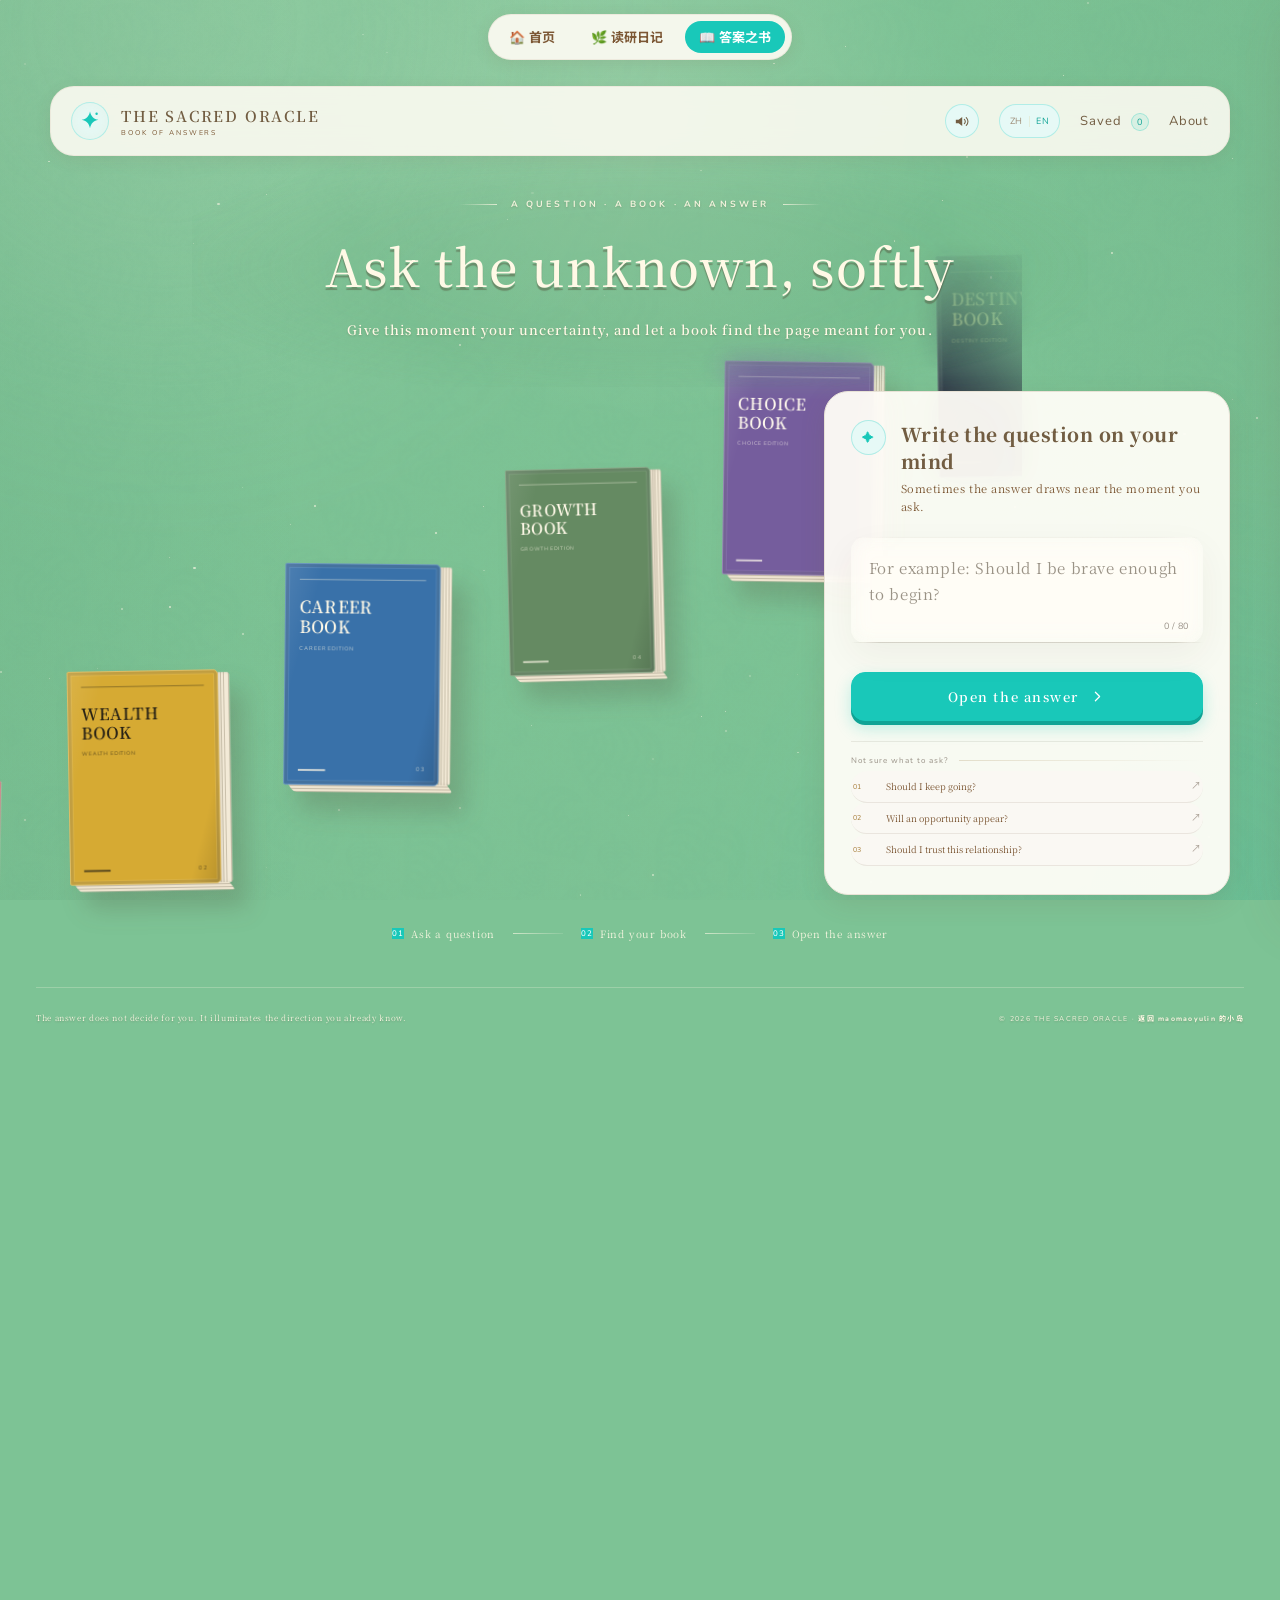
==== book-of-answers/index.html @ 0c2bb3ad "Add the Book of Answers experience" ====
<!doctype html>
<html lang="zh-CN">
  <head>
    <meta charset="UTF-8" />
    <meta name="viewport" content="width=device-width, initial-scale=1.0" />
    <meta name="theme-color" content="#7dc395" />
    <meta
      name="description"
      content="答案回响——问出心中的问题，翻开一本书，获得一句答案。"
    />
    <title>答案之书 · maomaoyulin</title>
    <link rel="icon" href="../assets/favicon.ico" />
    <link rel="preconnect" href="https://fonts.googleapis.com" />
    <link rel="preconnect" href="https://fonts.gstatic.com" crossorigin />
    <link
      href="https://fonts.googleapis.com/css2?family=Nunito:wght@500;700;800;900&family=Noto+Sans+SC:wght@400;500;700&family=Noto+Serif+SC:wght@400;500;600;700&display=swap"
      rel="stylesheet"
    />
    <link rel="stylesheet" href="./styles.css" />
  </head>
  <body>
    <nav class="island-nav" aria-label="个人网站导航">
      <a href="../index.html">🏠 首页</a>
      <a href="../diary.html">🌿 读研日记</a>
      <a href="./index.html" class="active">📖 答案之书</a>
    </nav>

    <div class="sky" aria-hidden="true">
      <div class="aurora aurora-one"></div>
      <div class="aurora aurora-two"></div>
      <div class="grain"></div>
      <div id="stars" class="stars"></div>
    </div>

    <header class="site-header">
      <a class="brand" href="#" aria-label="答案回响首页" data-i18n-aria="homeAria" data-reset>
        <span class="brand-mark" aria-hidden="true">
          <svg viewBox="0 0 40 40" role="img">
            <path d="M20 4c1.7 8 6.3 12.6 14 14-7.7 1.4-12.3 6-14 14-1.6-8-6.2-12.6-14-14 7.8-1.4 12.4-6 14-14Z" />
            <circle cx="31" cy="8" r="2" />
          </svg>
        </span>
        <span>
          <strong data-i18n="brandTitle">答案回响</strong>
          <small data-i18n="brandSubtitle">AI ORACLE OF ANSWERS</small>
        </span>
      </a>

      <nav class="site-nav" aria-label="主导航" data-i18n-aria="navAria">
        <button id="soundToggle" class="header-icon-button sound-toggle" type="button" aria-label="关闭音效" aria-pressed="true" title="音效：开">
          <svg viewBox="0 0 24 24" aria-hidden="true">
            <path class="speaker-body" d="M4 9.5v5h4l5 4V5.5l-5 4H4Z" />
            <path class="audio-waves" d="M16 9a4 4 0 0 1 0 6M18.7 6.5a7.5 7.5 0 0 1 0 11" />
            <path class="audio-slash" d="m16 10 5 5m0-5-5 5" />
          </svg>
        </button>
        <div class="language-switch" role="group" aria-label="语言选择" data-i18n-aria="languageAria">
          <button class="language-option is-active" type="button" data-language="zh" data-i18n="languageZh" aria-pressed="true">中</button>
          <i></i>
          <button class="language-option" type="button" data-language="en" aria-pressed="false">EN</button>
        </div>
        <button id="openSaved" class="nav-button" type="button">
          <span data-i18n="savedNav">我的收藏</span>
          <span id="savedCount" class="count-badge" hidden>0</span>
        </button>
        <button id="openAbout" class="nav-button" type="button" data-i18n="aboutNav">关于</button>
      </nav>
    </header>

    <main>
      <section id="homeScreen" class="screen home-screen is-active" aria-labelledby="homeTitle">
        <div class="hero-copy">
          <p class="eyebrow"><span></span> A QUESTION · A BOOK · AN ANSWER <span></span></p>
          <h1 id="homeTitle" data-i18n-html="heroTitle">向未知，<em>轻声问一句</em></h1>
          <p class="hero-description" data-i18n="heroDescription">
            把困惑交给此刻，让一本书替你翻到答案所在的那一页。
          </p>
        </div>

        <div class="home-content">
          <div class="book-stage home-book-stage" aria-hidden="true">
            <div id="homeBookLoop" class="home-book-loop">
              <div id="homeLoopTrack" class="home-loop-track"></div>
            </div>
            <div class="orbit orbit-one"><i></i><i></i><i></i></div>
            <div class="orbit orbit-two"><i></i><i></i></div>
            <div class="floor-glow"></div>
            <div class="closed-book">
              <div class="book-edge"></div>
              <div class="book-spine"></div>
              <div class="book-cover">
                <span class="cover-corner corner-tl"></span>
                <span class="cover-corner corner-tr"></span>
                <span class="cover-corner corner-bl"></span>
                <span class="cover-corner corner-br"></span>
                <div class="cover-sigil">
                  <svg viewBox="0 0 120 120">
                    <circle cx="60" cy="60" r="46" />
                    <circle cx="60" cy="60" r="34" />
                    <path d="M60 12v16M60 92v16M12 60h16M92 60h16M26 26l11 11M83 83l11 11M94 26 83 37M37 83 26 94" />
                    <path class="sigil-star" d="M60 34c3.3 15.5 11.7 23.9 27 27-15.3 3.1-23.7 11.5-27 27-3.2-15.5-11.6-23.9-27-27 15.4-3.1 23.8-11.5 27-27Z" />
                  </svg>
                </div>
                <div class="cover-title">
                  <small>THE</small>
                  <strong data-i18n="coverTitle">答案回响</strong>
                  <span data-i18n="coverSubtitle">AI ORACLE OF ANSWERS</span>
                </div>
                <div class="cover-motto">ASK · OPEN · BELIEVE</div>
              </div>
            </div>
            <div class="floating-symbol symbol-heart">♡</div>
            <div class="floating-symbol symbol-coin">◉</div>
            <div class="floating-symbol symbol-star">✦</div>
            <div class="floating-symbol symbol-moon">☾</div>
          </div>

          <div class="question-card">
            <div class="question-heading">
              <span class="mini-spark">✦</span>
              <div>
                <h2 data-i18n="questionHeading">写下你此刻的问题</h2>
                <p data-i18n="questionHint">答案，往往在你问出口时就已经靠近。</p>
              </div>
            </div>

            <form id="questionForm" novalidate>
              <label class="sr-only" for="questionInput" data-i18n="inputLabel">输入你想问的问题</label>
              <div class="input-shell">
                <textarea
                  id="questionInput"
                  name="question"
                  rows="2"
                  maxlength="80"
                  placeholder="例如：我应该勇敢地开始吗？"
                  data-i18n-placeholder="inputPlaceholder"
                  required
                ></textarea>
                <span id="questionCounter" class="question-counter">0 / 80</span>
              </div>
              <p id="inputError" class="input-error" role="alert"></p>
              <button class="primary-button" type="submit">
                <span data-i18n="openAnswer">开启答案</span>
                <svg viewBox="0 0 24 24" aria-hidden="true"><path d="m9 6 6 6-6 6" /></svg>
              </button>
            </form>

            <div class="suggestions" aria-label="问题示例" data-i18n-aria="suggestionsAria">
              <span data-i18n="suggestionLead">不知道问什么？</span>
              <button type="button" data-i18n="suggestionOne" data-question-zh="我应该坚持现在的选择吗？" data-question-en="Should I stay with my current choice?">我应该坚持吗？</button>
              <button type="button" data-i18n="suggestionTwo" data-question-zh="新的机会会在近期出现吗？" data-question-en="Will a new opportunity appear soon?">机会会出现吗？</button>
              <button type="button" data-i18n="suggestionThree" data-question-zh="我该相信这段关系吗？" data-question-en="Should I trust this relationship?">该相信这段关系吗？</button>
            </div>
          </div>
        </div>

        <div class="ritual-steps" aria-label="体验步骤" data-i18n-aria="stepsAria">
          <span><b>01</b><span data-i18n="stepOne">写下问题</span></span><i></i>
          <span><b>02</b><span data-i18n="stepTwo">寻找对应之书</span></span><i></i>
          <span><b>03</b><span data-i18n="stepThree">翻开你的答案</span></span>
        </div>
      </section>

      <section id="readingScreen" class="screen reading-screen" aria-live="polite" aria-labelledby="readingTitle">
        <div class="reading-head">
          <p class="eyebrow"><span></span> YOUR QUESTION HAS BEEN HEARD <span></span></p>
          <h2 id="readingTitle">正在阅读你的问题</h2>
          <p id="questionEcho" class="question-echo"></p>
        </div>

        <div class="reading-visual">
          <div id="readingAura" class="reading-aura"></div>
          <div class="constellation" aria-hidden="true">
            <i></i><i></i><i></i><i></i><i></i><i></i>
          </div>

          <div id="bookUniverse" class="book-universe" aria-hidden="true">
            <div id="bookFieldCamera" class="book-field-camera">
              <div id="bookField" class="book-field"></div>
            </div>
          </div>

          <div id="ritualBook" class="ritual-book" aria-label="正在打开答案之书" data-i18n-aria="ritualBookAria">
            <div class="book-shadow"></div>
            <div class="book-half left-half">
              <div class="page page-left">
                <span class="page-lines"></span>
                <span class="page-flourish">✦</span>
              </div>
            </div>
            <div class="book-half right-half">
              <div class="page page-right">
                <span class="page-lines"></span>
                <span class="page-flourish">✦</span>
              </div>
            </div>
            <div class="turning-pages" aria-hidden="true">
              <span></span><span></span><span></span><span></span>
            </div>
            <div class="book-cover-leaf">
              <div class="book-cover-face book-cover-front">
                <div class="mini-sigil">✦</div>
                <strong id="ritualBookTitle">答案回响</strong>
                <small id="ritualBookEn">AI ORACLE OF ANSWERS</small>
              </div>
              <div class="book-cover-face book-cover-back" aria-hidden="true">
                <div class="inside-frame"><span>✦</span></div>
              </div>
            </div>
          </div>

          <div class="reading-status">
            <div class="status-orb"><span></span></div>
            <p id="readingStatus">正在聆听问题背后的声音...</p>
          </div>
        </div>

        <div class="analysis-track" aria-hidden="true">
          <span class="analysis-step is-active"><i></i><span data-i18n="analysisUnderstand">理解问题</span></span>
          <span class="analysis-line"></span>
          <span class="analysis-step"><i></i><span data-i18n="analysisChoose">选择之书</span></span>
          <span class="analysis-line"></span>
          <span class="analysis-step"><i></i><span data-i18n="analysisFind">寻找答案</span></span>
        </div>
      </section>

      <section id="resultScreen" class="screen result-screen" aria-live="polite" aria-labelledby="answerText">
        <div class="result-topline">
          <p class="eyebrow"><span></span> THE BOOK HAS SPOKEN <span></span></p>
          <div id="selectedBookBadge" class="selected-book-badge">
            <span id="selectedBookIcon">🧭</span>
            <span><strong id="selectedBookName">选择之书</strong><small id="selectedBookEnglish">CHOICE BOOK</small></span>
          </div>
        </div>

        <div class="result-book-wrap">
          <div class="result-glow"></div>
          <div class="open-book-result">
            <div class="result-page result-page-left">
              <div class="page-number">AI · 24</div>
              <div class="page-decoration"><span></span><b>✦</b><span></span></div>
              <p class="answer-label" data-i18n="answerLabel">给此刻的你</p>
              <blockquote id="answerText">勇敢开始。</blockquote>
              <p id="answerTranslation" class="answer-translation">Begin bravely.</p>
              <div class="answer-mark">✦</div>
              <p class="answer-footnote" data-i18n="answerFootnote">有些答案，只在你愿意相信时出现。</p>
            </div>
            <div class="result-page result-page-right" aria-hidden="true">
              <div class="celestial-chart">
                <span class="chart-orbit orbit-a"></span>
                <span class="chart-orbit orbit-b"></span>
                <span class="chart-orbit orbit-c"></span>
                <b>✦</b>
                <i class="dot-a"></i><i class="dot-b"></i><i class="dot-c"></i>
              </div>
              <p>ASK WITHIN<br />LISTEN BEYOND</p>
              <div class="page-number right-number">25 · ANSWER</div>
            </div>
            <div class="book-center-shadow"></div>
          </div>
        </div>

        <p id="resultQuestion" class="result-question"></p>

        <div class="result-actions">
          <button id="saveAnswer" class="secondary-button" type="button">
            <svg viewBox="0 0 24 24" aria-hidden="true"><path d="M6 4h12v16l-6-4-6 4V4Z" /></svg>
            <span data-i18n="saveAnswer">收藏答案</span>
          </button>
          <button class="primary-button ask-again" type="button" data-reset>
            <span data-i18n="askAgain">再问一次</span>
            <svg viewBox="0 0 24 24" aria-hidden="true"><path d="M5 12a7 7 0 1 0 2-4.9M5 4v5h5" /></svg>
          </button>
        </div>
      </section>
    </main>

    <footer>
      <p data-i18n="footerLine">答案不替你决定，它只是照亮你已经知道的方向。</p>
      <span>© 2026 THE SACRED ORACLE · <a href="../index.html">返回 maomaoyulin 的小岛</a></span>
    </footer>

    <div id="overlay" class="overlay" hidden></div>

    <aside id="savedDrawer" class="drawer" aria-labelledby="savedTitle" aria-hidden="true">
      <div class="drawer-header">
        <div>
          <p class="drawer-kicker">YOUR MOMENTS</p>
          <h2 id="savedTitle" data-i18n="savedTitle">我的答案收藏</h2>
        </div>
        <button class="icon-button close-panel" type="button" aria-label="关闭收藏" data-i18n-aria="closeSaved">×</button>
      </div>
      <div id="savedList" class="saved-list"></div>
      <div id="emptySaved" class="empty-saved">
        <span>✦</span>
        <h3 data-i18n="savedEmptyTitle">还没有被收藏的答案</h3>
        <p data-i18n="savedEmptyText">当某句话触动你时，把它留在这里。</p>
      </div>
    </aside>

    <section id="aboutModal" class="modal" role="dialog" aria-modal="true" aria-labelledby="aboutTitle" aria-hidden="true">
      <button class="icon-button close-panel" type="button" aria-label="关闭关于" data-i18n-aria="closeAbout">×</button>
      <div class="modal-sigil">✦</div>
      <p class="drawer-kicker">ABOUT THE BOOK</p>
      <h2 id="aboutTitle" data-i18n="aboutTitle">不是预言，是一次与内心的相遇。</h2>
      <p data-i18n="aboutText">
        答案回响从爱情、财富、事业、成长、选择与命运六个方向，找到与你此刻最接近的一句话。
        它不解释，也不替你决定；只留下一束足够继续前行的微光。
      </p>
      <div class="book-types" aria-label="六类答案之书" data-i18n-aria="bookTypesAria">
        <span data-i18n="typeLove">♡ 爱情</span><span data-i18n="typeWealth">◉ 财富</span><span data-i18n="typeCareer">↗ 事业</span>
        <span data-i18n="typeGrowth">⌁ 成长</span><span data-i18n="typeChoice">⌖ 选择</span><span data-i18n="typeDestiny">☾ 命运</span>
      </div>
    </section>

    <div id="toast" class="toast" role="status" aria-live="polite">
      <span>✦</span><p data-i18n="savedToast">答案已收藏</p>
    </div>

    <script type="module" src="./app.mjs"></script>
  </body>
</html>
---- book-of-answers/styles.css ----
:root {
  --bg: #08080f;
  --bg-deep: #05050a;
  --surface: rgba(19, 18, 31, 0.72);
  --surface-strong: rgba(24, 22, 38, 0.94);
  --line: rgba(223, 202, 154, 0.17);
  --line-strong: rgba(232, 207, 150, 0.38);
  --gold: #d8b86a;
  --gold-light: #f2d999;
  --paper: #f1e7ce;
  --ink: #24202a;
  --text: #f5f0e7;
  --muted: #a9a2b3;
  --theme: #a782f7;
  --theme-rgb: 167, 130, 247;
  --theme-deep: #372264;
  --serif: "Noto Serif SC", "Songti SC", serif;
  --sans: "Plus Jakarta Sans", "PingFang SC", "Microsoft YaHei", sans-serif;
}

* {
  box-sizing: border-box;
}

html {
  scroll-behavior: smooth;
}

body {
  margin: 0;
  min-width: 320px;
  min-height: 100vh;
  overflow-x: hidden;
  color: var(--text);
  background: var(--bg);
  font-family: var(--sans);
  -webkit-font-smoothing: antialiased;
}

button,
textarea {
  font: inherit;
}

button,
a {
  -webkit-tap-highlight-color: transparent;
}

button {
  color: inherit;
}

button:focus-visible,
textarea:focus-visible,
a:focus-visible {
  outline: 2px solid var(--gold-light);
  outline-offset: 4px;
}

.sr-only {
  position: absolute;
  width: 1px;
  height: 1px;
  padding: 0;
  margin: -1px;
  overflow: hidden;
  clip: rect(0, 0, 0, 0);
  white-space: nowrap;
  border: 0;
}

.sky {
  position: fixed;
  inset: 0;
  z-index: -2;
  overflow: hidden;
  background:
    radial-gradient(circle at 52% 22%, rgba(87, 66, 133, 0.16), transparent 28%),
    linear-gradient(145deg, #06060c 0%, #0e0c19 46%, #07070d 100%);
}

.sky::after {
  content: "";
  position: absolute;
  inset: 0;
  background: linear-gradient(90deg, rgba(4, 4, 8, 0.45), transparent 27%, transparent 73%, rgba(4, 4, 8, 0.45));
}

.aurora {
  position: absolute;
  width: 650px;
  height: 650px;
  border-radius: 50%;
  filter: blur(110px);
  opacity: 0.18;
  animation: aurora-drift 15s ease-in-out infinite alternate;
}

.aurora-one {
  top: -300px;
  left: -160px;
  background: #65509c;
}

.aurora-two {
  right: -240px;
  bottom: -340px;
  background: var(--theme);
  animation-delay: -7s;
  transition: background 800ms ease;
}

.grain {
  position: absolute;
  inset: 0;
  opacity: 0.035;
  background-image: url("data:image/svg+xml,%3Csvg viewBox='0 0 180 180' xmlns='http://www.w3.org/2000/svg'%3E%3Cfilter id='n'%3E%3CfeTurbulence type='fractalNoise' baseFrequency='.8' numOctaves='3' stitchTiles='stitch'/%3E%3C/filter%3E%3Crect width='100%25' height='100%25' filter='url(%23n)' opacity='.9'/%3E%3C/svg%3E");
}

.stars {
  position: absolute;
  inset: 0;
}

.star-dot {
  position: absolute;
  width: var(--size);
  height: var(--size);
  border-radius: 50%;
  background: rgba(255, 244, 217, var(--alpha));
  box-shadow: 0 0 calc(var(--size) * 4) rgba(240, 218, 167, 0.44);
  animation: twinkle var(--duration) ease-in-out infinite alternate;
  animation-delay: var(--delay);
}

.site-header {
  width: min(1440px, calc(100% - 72px));
  height: 94px;
  margin: 0 auto;
  display: flex;
  align-items: center;
  justify-content: space-between;
  border-bottom: 1px solid rgba(236, 220, 184, 0.09);
  position: relative;
  z-index: 20;
}

.brand {
  display: inline-flex;
  align-items: center;
  gap: 12px;
  color: inherit;
  text-decoration: none;
}

.brand-mark {
  width: 38px;
  height: 38px;
  display: grid;
  place-items: center;
  border: 1px solid var(--line-strong);
  border-radius: 50%;
  background: rgba(216, 184, 106, 0.05);
  box-shadow: inset 0 0 16px rgba(216, 184, 106, 0.08);
}

.brand-mark svg {
  width: 24px;
  fill: var(--gold-light);
}

.brand > span:last-child {
  display: flex;
  flex-direction: column;
  gap: 2px;
}

.brand strong {
  font-family: var(--serif);
  font-size: 15px;
  font-weight: 600;
  letter-spacing: 0.12em;
}

.brand small {
  color: #8f8796;
  font-size: 7px;
  letter-spacing: 0.28em;
}

.site-nav {
  display: flex;
  align-items: center;
  gap: 20px;
}

.header-icon-button {
  display: grid;
  width: 34px;
  height: 34px;
  padding: 0;
  place-items: center;
  border: 1px solid rgba(216, 184, 106, 0.18);
  border-radius: 50%;
  color: #bdb4c4;
  background: rgba(216, 184, 106, 0.025);
  cursor: pointer;
  transition: color 180ms ease, border-color 180ms ease, background 180ms ease;
}

.header-icon-button:hover {
  border-color: rgba(216, 184, 106, 0.42);
  color: var(--gold-light);
  background: rgba(216, 184, 106, 0.07);
}

.header-icon-button svg {
  width: 17px;
  height: 17px;
  fill: none;
  stroke: currentColor;
  stroke-width: 1.5;
  stroke-linecap: round;
  stroke-linejoin: round;
}

.speaker-body {
  fill: currentColor;
  stroke: none;
}

.audio-slash {
  display: none;
}

.sound-toggle.is-muted .audio-waves {
  display: none;
}

.sound-toggle.is-muted .audio-slash {
  display: block;
}

.language-switch {
  display: flex;
  height: 34px;
  align-items: center;
  gap: 6px;
  padding: 0 10px;
  border: 1px solid rgba(216, 184, 106, 0.15);
  border-radius: 20px;
  background: rgba(255, 255, 255, 0.018);
}

.language-switch i {
  width: 1px;
  height: 11px;
  background: rgba(216, 184, 106, 0.18);
}

.language-option {
  border: 0;
  padding: 0;
  color: #68626f;
  background: none;
  font-size: 9px;
  letter-spacing: .08em;
  cursor: pointer;
  transition: color 180ms ease;
}

.language-option.is-active {
  color: var(--gold-light);
}

.nav-button {
  border: 0;
  padding: 8px 0;
  color: #b9b2c1;
  background: none;
  font-size: 13px;
  letter-spacing: 0.06em;
  cursor: pointer;
  transition: color 180ms ease;
}

.nav-button:hover {
  color: var(--gold-light);
}

.count-badge {
  display: inline-grid;
  min-width: 18px;
  height: 18px;
  margin-left: 6px;
  padding: 0 5px;
  place-items: center;
  border: 1px solid rgba(216, 184, 106, 0.35);
  border-radius: 20px;
  color: var(--gold-light);
  background: rgba(216, 184, 106, 0.1);
  font-size: 9px;
}

main {
  width: 100%;
}

.screen {
  display: none;
  min-height: calc(100vh - 154px);
  width: min(1320px, calc(100% - 48px));
  margin: 0 auto;
  padding: 56px 0 72px;
  opacity: 0;
}

.screen.is-active {
  display: block;
  animation: screen-in 700ms ease forwards;
}

.hero-copy {
  position: relative;
  z-index: 4;
  text-align: center;
}

.eyebrow {
  display: flex;
  align-items: center;
  justify-content: center;
  gap: 14px;
  margin: 0 0 18px;
  color: #9d8b66;
  font-size: 9px;
  font-weight: 500;
  letter-spacing: 0.35em;
}

.eyebrow > span {
  width: 38px;
  height: 1px;
  background: linear-gradient(90deg, transparent, rgba(216, 184, 106, 0.48));
}

.eyebrow > span:last-child {
  transform: rotate(180deg);
}

.hero-copy h1 {
  margin: 0;
  font-family: var(--serif);
  font-size: clamp(34px, 4vw, 54px);
  font-weight: 500;
  letter-spacing: 0.06em;
}

.hero-copy h1 em {
  color: var(--gold-light);
  font-style: normal;
  text-shadow: 0 0 34px rgba(216, 184, 106, 0.2);
}

.hero-description {
  margin: 18px 0 0;
  color: #9e97a8;
  font-family: var(--serif);
  font-size: 13px;
  letter-spacing: 0.08em;
}

.home-content {
  display: grid;
  grid-template-columns: minmax(360px, 0.94fr) minmax(420px, 1.06fr);
  align-items: center;
  gap: clamp(36px, 7vw, 110px);
  width: min(1050px, 100%);
  min-height: 470px;
  margin: 20px auto 4px;
}

.book-stage {
  position: relative;
  display: grid;
  place-items: center;
  min-height: 450px;
  perspective: 1200px;
}

.floor-glow {
  position: absolute;
  top: 67%;
  left: 50%;
  width: 360px;
  height: 105px;
  border: 1px solid rgba(216, 184, 106, 0.18);
  border-radius: 50%;
  background: radial-gradient(ellipse, rgba(216, 184, 106, 0.17), rgba(95, 68, 127, 0.05) 45%, transparent 70%);
  filter: blur(2px);
  transform: translate(-50%, -50%) rotateX(65deg);
}

.closed-book {
  position: relative;
  z-index: 3;
  width: 234px;
  height: 326px;
  border-radius: 4px 12px 12px 4px;
  transform: rotateY(-13deg) rotateX(2deg) rotateZ(-1.5deg);
  transform-style: preserve-3d;
  animation: book-float 5s ease-in-out infinite;
}

.book-cover {
  position: absolute;
  inset: 0;
  overflow: hidden;
  border: 1px solid #8d6f3b;
  border-radius: inherit;
  background:
    linear-gradient(90deg, rgba(255,255,255,.04), transparent 7%, transparent 92%, rgba(0,0,0,.28)),
    radial-gradient(circle at 50% 35%, #383046 0%, #1c1828 55%, #12101b 100%);
  box-shadow:
    -12px 14px 35px rgba(0, 0, 0, 0.62),
    0 0 45px rgba(204, 171, 91, 0.13),
    inset 0 0 0 6px #15121e,
    inset 0 0 0 7px rgba(216, 184, 106, 0.34),
    inset 0 0 38px rgba(0, 0, 0, 0.5);
}

.book-cover::before {
  content: "";
  position: absolute;
  inset: 13px;
  border: 1px solid rgba(216, 184, 106, 0.45);
  border-radius: 3px 8px 8px 3px;
}

.book-cover::after {
  content: "";
  position: absolute;
  inset: 20px;
  border: 1px solid rgba(216, 184, 106, 0.14);
  border-radius: 90px 90px 5px 5px;
}

.book-spine {
  position: absolute;
  z-index: 5;
  top: 3px;
  bottom: 3px;
  left: -14px;
  width: 24px;
  border: 1px solid #755c34;
  border-radius: 6px 1px 1px 6px;
  background: linear-gradient(90deg, #0c0a12, #292234 46%, #14101c);
  box-shadow: inset -3px 0 rgba(216, 184, 106, 0.12), -6px 9px 16px rgba(0,0,0,.4);
  transform: translateZ(-6px);
}

.book-edge {
  position: absolute;
  z-index: -1;
  top: 8px;
  right: -11px;
  bottom: -9px;
  left: 6px;
  border-radius: 3px 12px 11px 4px;
  background: repeating-linear-gradient(0deg, #bfae87 0 1px, #e1d4b6 1px 3px);
  box-shadow: 8px 9px 16px rgba(0,0,0,.45);
  transform: translateZ(-10px);
}

.cover-corner {
  position: absolute;
  z-index: 2;
  width: 34px;
  height: 34px;
  border-color: rgba(216, 184, 106, 0.5);
}

.corner-tl { top: 20px; left: 20px; border-top: 1px solid; border-left: 1px solid; border-radius: 4px 0 0; }
.corner-tr { top: 20px; right: 20px; border-top: 1px solid; border-right: 1px solid; border-radius: 0 4px 0 0; }
.corner-bl { bottom: 20px; left: 20px; border-bottom: 1px solid; border-left: 1px solid; border-radius: 0 0 0 4px; }
.corner-br { right: 20px; bottom: 20px; border-right: 1px solid; border-bottom: 1px solid; border-radius: 0 0 4px; }

.cover-sigil {
  position: absolute;
  z-index: 2;
  top: 38px;
  left: 50%;
  width: 108px;
  height: 108px;
  transform: translateX(-50%);
}

.cover-sigil svg {
  width: 100%;
  overflow: visible;
  fill: none;
  stroke: rgba(232, 205, 139, 0.65);
  stroke-width: 0.8;
  filter: drop-shadow(0 0 9px rgba(216, 184, 106, 0.16));
}

.cover-sigil .sigil-star {
  fill: rgba(242, 217, 153, 0.82);
  stroke-width: 0;
}

.cover-title {
  position: absolute;
  z-index: 3;
  top: 157px;
  right: 0;
  left: 0;
  display: flex;
  flex-direction: column;
  align-items: center;
  text-align: center;
}

.cover-title small {
  margin-bottom: 6px;
  color: #9e8959;
  font-size: 7px;
  letter-spacing: 0.5em;
}

.cover-title strong {
  color: #ead39c;
  font-family: var(--serif);
  font-size: 23px;
  font-weight: 500;
  letter-spacing: 0.11em;
}

.cover-title span {
  margin-top: 10px;
  color: #9e8a63;
  font-size: 7px;
  letter-spacing: 0.33em;
}

.cover-motto {
  position: absolute;
  z-index: 2;
  right: 0;
  bottom: 45px;
  left: 0;
  color: #74684f;
  text-align: center;
  font-size: 6px;
  letter-spacing: 0.34em;
}

.orbit {
  position: absolute;
  top: 50%;
  left: 50%;
  border: 1px solid rgba(218, 195, 139, 0.12);
  border-radius: 50%;
  transform: translate(-50%, -50%) rotate(-16deg);
  animation: orbit-rotate 22s linear infinite;
}

.orbit-one {
  width: 390px;
  height: 390px;
}

.orbit-two {
  width: 320px;
  height: 320px;
  border-style: dashed;
  animation-direction: reverse;
  animation-duration: 28s;
}

.orbit i {
  position: absolute;
  width: 4px;
  height: 4px;
  border-radius: 50%;
  background: #e3c578;
  box-shadow: 0 0 12px #d8b86a;
}

.orbit-one i:nth-child(1) { top: 12%; left: 18%; }
.orbit-one i:nth-child(2) { right: 3%; bottom: 38%; }
.orbit-one i:nth-child(3) { bottom: 8%; left: 27%; }
.orbit-two i:nth-child(1) { top: -2px; left: 54%; }
.orbit-two i:nth-child(2) { right: 8%; bottom: 18%; }

.floating-symbol {
  position: absolute;
  z-index: 4;
  display: grid;
  width: 30px;
  height: 30px;
  place-items: center;
  border: 1px solid rgba(216, 184, 106, 0.17);
  border-radius: 50%;
  color: rgba(237, 211, 149, 0.65);
  background: rgba(12, 11, 19, 0.58);
  box-shadow: 0 0 24px rgba(216, 184, 106, 0.08);
  font-family: var(--serif);
  animation: symbol-float 5s ease-in-out infinite;
}

.symbol-heart { top: 19%; left: 5%; animation-delay: -1s; }
.symbol-coin { top: 24%; right: 5%; animation-delay: -3s; }
.symbol-star { bottom: 15%; left: 11%; animation-delay: -2s; }
.symbol-moon { right: 8%; bottom: 18%; animation-delay: -4s; }

.question-card {
  position: relative;
  z-index: 5;
  width: 100%;
  padding: 32px;
  border: 1px solid var(--line);
  border-radius: 4px;
  background:
    linear-gradient(135deg, rgba(255,255,255,.025), transparent 35%),
    rgba(16, 15, 26, 0.76);
  box-shadow: 0 24px 70px rgba(0, 0, 0, 0.32), inset 0 1px rgba(255,255,255,.025);
  backdrop-filter: blur(18px);
}

.question-card::before,
.question-card::after {
  content: "";
  position: absolute;
  width: 18px;
  height: 18px;
  border-color: rgba(216, 184, 106, 0.45);
}

.question-card::before {
  top: -1px;
  left: -1px;
  border-top: 1px solid;
  border-left: 1px solid;
}

.question-card::after {
  right: -1px;
  bottom: -1px;
  border-right: 1px solid;
  border-bottom: 1px solid;
}

.question-heading {
  display: flex;
  align-items: flex-start;
  gap: 15px;
  margin-bottom: 22px;
}

.mini-spark {
  display: grid;
  width: 35px;
  height: 35px;
  flex: 0 0 auto;
  place-items: center;
  border: 1px solid rgba(216, 184, 106, 0.28);
  border-radius: 50%;
  color: var(--gold-light);
  font-size: 12px;
}

.question-heading h2 {
  margin: 0 0 5px;
  font-family: var(--serif);
  font-size: 19px;
  font-weight: 500;
  letter-spacing: 0.06em;
}

.question-heading p {
  margin: 0;
  color: #898390;
  font-family: var(--serif);
  font-size: 11px;
  letter-spacing: 0.05em;
}

.input-shell {
  position: relative;
}

textarea {
  display: block;
  width: 100%;
  min-height: 94px;
  padding: 18px 18px 30px;
  resize: none;
  border: 1px solid rgba(219, 201, 162, 0.14);
  border-radius: 3px;
  color: #eee8dd;
  background: rgba(4, 4, 9, 0.42);
  font-family: var(--serif);
  font-size: 15px;
  line-height: 1.7;
  letter-spacing: 0.04em;
  transition: border-color 180ms ease, box-shadow 180ms ease;
}

textarea::placeholder {
  color: #5f5a67;
}

textarea:focus {
  border-color: rgba(216, 184, 106, 0.45);
  outline: none;
  box-shadow: 0 0 0 3px rgba(216, 184, 106, 0.05);
}

.question-counter {
  position: absolute;
  right: 12px;
  bottom: 9px;
  color: #5f5a66;
  font-size: 9px;
}

.input-error {
  min-height: 18px;
  margin: 5px 0 6px;
  color: #d58e91;
  font-size: 10px;
}

.primary-button,
.secondary-button {
  display: inline-flex;
  height: 49px;
  align-items: center;
  justify-content: center;
  gap: 10px;
  border-radius: 3px;
  cursor: pointer;
  transition: transform 180ms ease, box-shadow 180ms ease, background 180ms ease;
}

.primary-button {
  width: 100%;
  border: 1px solid #e1c57e;
  color: #17131b;
  background: linear-gradient(110deg, #b99448, #ead18c 46%, #c5a052);
  box-shadow: 0 10px 28px rgba(166, 125, 43, 0.17), inset 0 1px rgba(255,255,255,.38);
  font-family: var(--serif);
  font-size: 13px;
  font-weight: 600;
  letter-spacing: 0.12em;
}

.primary-button:hover,
.secondary-button:hover {
  transform: translateY(-2px);
}

.primary-button:hover {
  box-shadow: 0 14px 36px rgba(202, 162, 77, 0.25), inset 0 1px rgba(255,255,255,.45);
}

.primary-button svg,
.secondary-button svg {
  width: 17px;
  height: 17px;
  fill: none;
  stroke: currentColor;
  stroke-width: 1.7;
  stroke-linecap: round;
  stroke-linejoin: round;
}

.suggestions {
  display: flex;
  flex-wrap: wrap;
  align-items: center;
  gap: 8px;
  margin-top: 18px;
}

.suggestions > span {
  margin-right: 2px;
  color: #66616c;
  font-size: 9px;
}

.suggestions button {
  border: 1px solid rgba(219, 201, 162, 0.12);
  border-radius: 20px;
  padding: 6px 9px;
  color: #8f8996;
  background: rgba(255, 255, 255, 0.018);
  font-family: var(--serif);
  font-size: 9px;
  cursor: pointer;
  transition: color 180ms ease, border-color 180ms ease, background 180ms ease;
}

.suggestions button:hover {
  border-color: rgba(216, 184, 106, 0.32);
  color: var(--gold-light);
  background: rgba(216, 184, 106, 0.06);
}

.ritual-steps {
  display: flex;
  align-items: center;
  justify-content: center;
  gap: 18px;
  color: #67616d;
  font-family: var(--serif);
  font-size: 10px;
  letter-spacing: 0.08em;
}

.ritual-steps span {
  display: flex;
  align-items: center;
  gap: 7px;
}

.ritual-steps b {
  color: #a18b5b;
  font-family: var(--sans);
  font-size: 8px;
  font-weight: 500;
}

.ritual-steps > i {
  width: 50px;
  height: 1px;
  background: linear-gradient(90deg, rgba(216, 184, 106, 0.25), rgba(216, 184, 106, 0.04));
}

/* Reading ritual */
.reading-screen {
  min-height: calc(100vh - 94px);
  padding-top: 40px;
  text-align: center;
}

.reading-head h2 {
  margin: 0;
  font-family: var(--serif);
  font-size: clamp(28px, 3vw, 40px);
  font-weight: 500;
  letter-spacing: 0.08em;
}

.reading-head h2::after {
  content: "...";
  display: inline-block;
  width: 24px;
  overflow: hidden;
  vertical-align: bottom;
  animation: ellipsis 1.4s steps(4, end) infinite;
}

.question-echo {
  max-width: 620px;
  margin: 14px auto 0;
  color: #928b9b;
  font-family: var(--serif);
  font-size: 13px;
}

.question-echo::before,
.question-echo::after {
  color: #655d6b;
  content: "「";
}

.question-echo::after {
  content: "」";
}

.reading-visual {
  position: relative;
  display: flex;
  min-height: 440px;
  align-items: center;
  justify-content: center;
  margin-top: -6px;
  perspective: 1500px;
}

.reading-aura {
  position: absolute;
  top: 50%;
  left: 50%;
  width: 540px;
  height: 360px;
  border-radius: 50%;
  background: radial-gradient(ellipse, rgba(var(--theme-rgb), .23), rgba(var(--theme-rgb), .06) 45%, transparent 72%);
  filter: blur(28px);
  opacity: .5;
  transform: translate(-50%, -50%);
  transition: background 800ms ease;
  animation: aura-pulse 3s ease-in-out infinite;
}

.constellation {
  position: absolute;
  top: 50%;
  left: 50%;
  width: 500px;
  height: 340px;
  border: 1px solid rgba(var(--theme-rgb), 0.1);
  border-radius: 50%;
  transform: translate(-50%, -50%) rotate(-8deg);
  transition: border-color 800ms ease;
}

.constellation::before,
.constellation::after {
  content: "";
  position: absolute;
  inset: 30px;
  border: 1px dashed rgba(var(--theme-rgb), .08);
  border-radius: 50%;
}

.constellation::after {
  inset: 72px;
}

.constellation i {
  position: absolute;
  width: 4px;
  height: 4px;
  border-radius: 50%;
  background: var(--theme);
  box-shadow: 0 0 12px var(--theme);
  transition: background 800ms ease;
}

.constellation i:nth-child(1) { top: 8%; left: 22%; }
.constellation i:nth-child(2) { top: 22%; right: 8%; }
.constellation i:nth-child(3) { right: 4%; bottom: 26%; }
.constellation i:nth-child(4) { bottom: 4%; left: 35%; }
.constellation i:nth-child(5) { bottom: 22%; left: 4%; }
.constellation i:nth-child(6) { top: 27%; left: 9%; }

.book-universe {
  position: absolute;
  z-index: 4;
  top: 50%;
  left: 50%;
  width: 700px;
  height: 420px;
  opacity: 1;
  perspective: 1200px;
  pointer-events: none;
  transform: translate(-50%, -50%);
  transition: opacity 520ms ease, filter 520ms ease, transform 800ms cubic-bezier(.16,.8,.25,1);
}

.book-field {
  position: absolute;
  inset: 0;
  transform-style: preserve-3d;
  transform: translate3d(var(--field-x, 0), var(--field-y, 0), 0) rotateX(var(--field-rx, 0deg)) rotateY(var(--field-ry, 0deg));
  transition: transform 180ms cubic-bezier(.2,.7,.2,1);
}

.category-volume {
  position: absolute;
  top: 50%;
  left: 50%;
  width: 122px;
  height: 174px;
  opacity: 0;
  filter: blur(7px);
  transform: translate3d(-61px, 110px, -520px) rotateY(0deg) rotateZ(0deg) scale(.42);
  transform-style: preserve-3d;
  transition:
    transform 1.05s cubic-bezier(.16,.82,.24,1),
    opacity 720ms ease,
    filter 720ms ease;
  transition-delay: var(--delay, 0ms);
  will-change: transform, opacity;
}

.book-universe.is-visible .category-volume {
  opacity: .92;
  filter: blur(0);
  transform: translate3d(var(--x), var(--y), var(--z)) rotateY(var(--book-ry)) rotateZ(var(--book-rz)) scale(var(--scale, 1));
}

.volume-book {
  position: absolute;
  inset: 0;
  transform: rotateY(-5deg);
  transform-style: preserve-3d;
  transition: transform 260ms cubic-bezier(.16,.82,.24,1), filter 260ms ease;
  filter: drop-shadow(12px 18px 14px rgba(0, 0, 0, .28));
}

.volume-book::before {
  content: "";
  position: absolute;
  z-index: -1;
  top: 3px;
  right: -12px;
  width: 13px;
  height: calc(100% - 4px);
  border-radius: 0 3px 3px 0;
  background: repeating-linear-gradient(90deg, #c8bea9 0 1px, #f3ead7 1px 3px);
  box-shadow: inset 2px 0 3px rgba(77, 60, 42, .15);
  transform: rotateY(7deg);
  transform-origin: left center;
}

.volume-book::after {
  content: "";
  position: absolute;
  z-index: -2;
  right: -8px;
  bottom: -7px;
  left: 4px;
  height: 9px;
  border-radius: 0 0 3px 3px;
  background: repeating-linear-gradient(0deg, #c7bda9 0 1px, #eee4cf 1px 3px);
  transform: skewX(36deg);
  transform-origin: top;
}

.volume-cover {
  position: absolute;
  inset: 0;
  display: flex;
  flex-direction: column;
  overflow: hidden;
  padding: 15px 14px 13px;
  border: 1px solid color-mix(in srgb, var(--book-color), white 26%);
  border-radius: 2px 5px 5px 2px;
  color: var(--book-ink);
  background:
    linear-gradient(105deg, rgba(255,255,255,.1), transparent 18%, transparent 85%, rgba(0,0,0,.14)),
    var(--book-color);
  box-shadow: inset 0 0 0 3px rgba(12, 10, 17, .12), inset 0 0 0 4px rgba(255, 255, 255, .1);
}

.volume-cover::before {
  content: "";
  width: 100%;
  height: 1px;
  margin-bottom: 17px;
  opacity: .42;
  background: currentColor;
}

.volume-index {
  position: absolute;
  right: 13px;
  bottom: 12px;
  opacity: .62;
  font-family: var(--sans);
  font-size: 6px;
  letter-spacing: .16em;
}

.volume-cover strong {
  max-width: 90px;
  font-family: var(--serif);
  font-size: 14px;
  font-weight: 600;
  letter-spacing: .025em;
  line-height: 1.28;
}

.volume-cover small {
  margin-top: 8px;
  opacity: .68;
  font-family: var(--sans);
  font-size: 5px;
  letter-spacing: .18em;
}

.volume-accent {
  width: 28px;
  height: 2px;
  margin-top: auto;
  opacity: .72;
  background: currentColor;
}

.book-universe.has-selection .category-volume:not(.is-selected) {
  opacity: 0;
  filter: blur(5px);
  transform: translate3d(var(--out-x), var(--out-y), -520px) rotateY(var(--book-ry)) rotateZ(var(--book-rz)) scale(.62);
  transition-delay: 0ms;
}

.book-universe.has-selection .category-volume.is-selected {
  z-index: 20;
  opacity: 1;
  filter: blur(0) drop-shadow(0 0 30px rgba(var(--theme-rgb), .18));
  transform: translate3d(-61px, -87px, 240px) rotateY(0deg) rotateZ(0deg) scale(1.22);
  transition-delay: 0ms;
}

.book-universe.has-selection .category-volume.is-selected .volume-book {
  transform: rotateY(-3deg) translateY(-4px);
}

.book-universe.is-morphing {
  opacity: 0;
  filter: blur(8px);
  transform: translate(-50%, -50%) scale(1.16);
  pointer-events: none;
}

.ritual-book {
  position: relative;
  z-index: 3;
  width: 520px;
  height: 320px;
  opacity: 0;
  visibility: hidden;
  transform-style: preserve-3d;
  transform: rotateX(3deg) rotateY(-4deg) scale(.9);
  transition: transform 1.4s cubic-bezier(.16,.8,.25,1), opacity 420ms ease, visibility 0s linear 420ms;
}

.ritual-book.is-revealed {
  z-index: 6;
  opacity: 1;
  visibility: visible;
  transform: rotateX(3deg) rotateY(-4deg) scale(1);
  transition: transform 1.4s cubic-bezier(.16,.8,.25,1), opacity 420ms ease, visibility 0s;
}

.book-shadow {
  position: absolute;
  z-index: -2;
  bottom: -32px;
  left: 50%;
  width: 300px;
  height: 60px;
  border-radius: 50%;
  background: rgba(0,0,0,.58);
  filter: blur(16px);
  transform: translateX(-50%) rotateX(70deg);
  transition: width 1.4s ease;
}

.book-half {
  position: absolute;
  z-index: 8;
  top: 0;
  width: 230px;
  height: 100%;
  opacity: 0;
  transition: opacity 520ms ease 360ms;
}

.left-half { left: 30px; transform-origin: right center; }
.right-half { left: 260px; transform-origin: left center; }

.page {
  position: absolute;
  inset: 0;
  overflow: hidden;
  background:
    linear-gradient(90deg, transparent 94%, rgba(42,32,29,.13)),
    radial-gradient(circle at 25% 30%, #fff9e9, #e7d9b9 75%);
  box-shadow: inset 0 0 28px rgba(66,46,29,.12);
}

.page-left { border-radius: 9px 2px 2px 10px; }
.page-right { border-radius: 2px 9px 10px 2px; transform: scaleX(-1); }

.page-lines {
  position: absolute;
  top: 40px;
  right: 26px;
  bottom: 42px;
  left: 26px;
  opacity: .22;
  background: repeating-linear-gradient(0deg, transparent 0 19px, #776a56 20px, transparent 21px);
}

.page-flourish {
  position: absolute;
  top: 50%;
  left: 50%;
  color: #9e8456;
  font-size: 30px;
  transform: translate(-50%, -50%);
}

.book-cover-leaf {
  position: absolute;
  z-index: 7;
  top: 0;
  left: 50%;
  width: 230px;
  height: 320px;
  transform: translateX(-50%) rotateY(0deg);
  transform-origin: left center;
  transform-style: preserve-3d;
  transition: transform 1.4s cubic-bezier(.2,.78,.24,1);
}

.book-cover-face {
  position: absolute;
  inset: 0;
  display: flex;
  flex-direction: column;
  align-items: center;
  justify-content: center;
  overflow: hidden;
  backface-visibility: hidden;
  -webkit-backface-visibility: hidden;
  border: 1px solid rgba(var(--theme-rgb), .75);
  border-radius: 4px 11px 11px 4px;
}

.book-cover-front {
  background:
    linear-gradient(105deg, rgba(255,255,255,.06), transparent 18%, transparent 85%, rgba(0,0,0,.35)),
    radial-gradient(circle at 50% 30%, color-mix(in srgb, var(--theme-deep), #2b2735 35%), #13101c 75%);
  box-shadow:
    13px 17px 35px rgba(0, 0, 0, 0.5),
    0 0 42px rgba(var(--theme-rgb), .2),
    inset 0 0 0 7px rgba(5,5,9,.38),
    inset 0 0 0 8px rgba(var(--theme-rgb), .25);
  transition: background 800ms ease, border-color 800ms ease;
}

.book-cover-front::before {
  content: "";
  position: absolute;
  inset: 18px;
  border: 1px solid rgba(var(--theme-rgb), .35);
  border-radius: 80px 80px 4px 4px;
}

.book-cover-back {
  padding: 18px;
  background:
    radial-gradient(circle at 50% 50%, rgba(var(--theme-rgb), .12), transparent 42%),
    linear-gradient(105deg, #17131f, color-mix(in srgb, var(--theme-deep), #17131f 58%));
  box-shadow: inset 0 0 0 7px rgba(5,5,9,.32), inset 0 0 0 8px rgba(var(--theme-rgb), .22);
  transform: rotateY(180deg);
}

.inside-frame {
  display: grid;
  width: 100%;
  height: 100%;
  place-items: center;
  border: 1px solid rgba(var(--theme-rgb), .3);
  border-radius: 80px 80px 4px 4px;
  color: var(--theme);
  font-size: 25px;
  box-shadow: inset 0 0 35px rgba(var(--theme-rgb), .06);
}

.mini-sigil {
  display: grid;
  width: 82px;
  height: 82px;
  margin-bottom: 27px;
  place-items: center;
  border: 1px solid rgba(var(--theme-rgb), .6);
  border-radius: 50%;
  color: var(--theme);
  font-size: 25px;
  box-shadow: 0 0 24px rgba(var(--theme-rgb), .14), inset 0 0 18px rgba(var(--theme-rgb), .08);
}

.book-cover-front strong {
  color: #f0e5ce;
  font-family: var(--serif);
  font-size: 20px;
  font-weight: 500;
  letter-spacing: .1em;
}

.book-cover-front small {
  margin-top: 9px;
  color: var(--theme);
  font-size: 7px;
  letter-spacing: .34em;
}

.turning-pages {
  position: absolute;
  z-index: 5;
  top: 0;
  left: 260px;
  width: 230px;
  height: 100%;
  opacity: 0;
  transform-style: preserve-3d;
  pointer-events: none;
}

.turning-pages span {
  position: absolute;
  inset: 3px 3px 3px 0;
  border-radius: 2px 9px 9px 2px;
  background: linear-gradient(90deg, #d1c4a6, #f3ead2 18%, #e7dabd);
  box-shadow: inset 15px 0 18px rgba(72,54,36,.1);
  transform-origin: left center;
}

.ritual-book.is-opening {
  transform: rotateX(10deg) rotateY(0deg) translateY(10px);
}

.ritual-book.is-opening .book-cover-leaf {
  transform: translateX(0) rotateY(-180deg);
}

.ritual-book.is-opening .book-half {
  opacity: 1;
}

.ritual-book.is-opening .book-shadow {
  width: 500px;
}

.ritual-book.is-flipping .turning-pages {
  opacity: 1;
}

.ritual-book.is-flipping .turning-pages span:nth-child(1) { animation: flip-page .65s ease-in-out 0s 2; }
.ritual-book.is-flipping .turning-pages span:nth-child(2) { animation: flip-page .75s ease-in-out .18s 2; }
.ritual-book.is-flipping .turning-pages span:nth-child(3) { animation: flip-page .58s ease-in-out .38s 2; }
.ritual-book.is-flipping .turning-pages span:nth-child(4) { animation: flip-page .7s ease-in-out .62s 2; }

.reading-status {
  position: absolute;
  bottom: 8px;
  left: 50%;
  display: flex;
  align-items: center;
  gap: 10px;
  transform: translateX(-50%);
}

.reading-status p {
  margin: 0;
  color: #aaa3b2;
  font-family: var(--serif);
  font-size: 11px;
  letter-spacing: .08em;
  white-space: nowrap;
}

.status-orb {
  position: relative;
  display: grid;
  width: 16px;
  height: 16px;
  place-items: center;
  border: 1px solid rgba(var(--theme-rgb), .42);
  border-radius: 50%;
}

.status-orb::before {
  content: "";
  position: absolute;
  inset: -4px;
  border-top: 1px solid var(--theme);
  border-radius: 50%;
  animation: spin 1.2s linear infinite;
}

.status-orb span {
  width: 3px;
  height: 3px;
  border-radius: 50%;
  background: var(--theme);
  box-shadow: 0 0 7px var(--theme);
}

.analysis-track {
  display: flex;
  max-width: 600px;
  align-items: center;
  justify-content: center;
  margin: 5px auto 0;
}

.analysis-step {
  display: flex;
  align-items: center;
  gap: 8px;
  color: #595461;
  font-size: 9px;
  letter-spacing: .09em;
  transition: color 500ms ease;
}

.analysis-step i {
  display: block;
  width: 6px;
  height: 6px;
  border: 1px solid #5e5965;
  border-radius: 50%;
  transition: all 500ms ease;
}

.analysis-step.is-active,
.analysis-step.is-done {
  color: #c9bdad;
}

.analysis-step.is-active i,
.analysis-step.is-done i {
  border-color: var(--theme);
  background: var(--theme);
  box-shadow: 0 0 8px rgba(var(--theme-rgb), .6);
}

.analysis-line {
  width: 90px;
  height: 1px;
  margin: 0 15px;
  background: #302c36;
}

/* Result */
.result-screen {
  min-height: calc(100vh - 94px);
  padding-top: 42px;
  text-align: center;
}

.result-topline {
  position: relative;
  z-index: 3;
}

.selected-book-badge {
  display: inline-flex;
  align-items: center;
  gap: 11px;
  padding: 8px 15px 8px 10px;
  border: 1px solid rgba(var(--theme-rgb), .3);
  border-radius: 30px;
  background: rgba(var(--theme-rgb), .07);
  box-shadow: 0 0 24px rgba(var(--theme-rgb), .06);
}

.selected-book-badge > span:first-child {
  display: grid;
  width: 31px;
  height: 31px;
  place-items: center;
  border: 1px solid rgba(var(--theme-rgb), .28);
  border-radius: 50%;
  font-size: 14px;
}

.selected-book-badge > span:last-child {
  display: flex;
  flex-direction: column;
  align-items: flex-start;
  gap: 1px;
}

.selected-book-badge strong {
  font-family: var(--serif);
  font-size: 12px;
  font-weight: 500;
  letter-spacing: .08em;
}

.selected-book-badge small {
  color: var(--theme);
  font-size: 6px;
  letter-spacing: .22em;
}

.result-book-wrap {
  position: relative;
  display: grid;
  min-height: 390px;
  place-items: center;
  margin-top: -6px;
  perspective: 1500px;
}

.result-glow {
  position: absolute;
  top: 49%;
  left: 50%;
  width: 750px;
  height: 380px;
  border-radius: 50%;
  background: radial-gradient(ellipse, rgba(var(--theme-rgb), .22), rgba(var(--theme-rgb), .04) 45%, transparent 71%);
  filter: blur(35px);
  transform: translate(-50%, -50%);
  animation: aura-pulse 4s ease-in-out infinite;
}

.open-book-result {
  position: relative;
  z-index: 2;
  display: grid;
  grid-template-columns: 1fr 1fr;
  width: min(720px, 78vw);
  height: 350px;
  transform: rotateX(8deg) translateY(4px);
  transform-style: preserve-3d;
  filter: drop-shadow(0 24px 21px rgba(0, 0, 0, .48));
  animation: result-book-in 1.1s cubic-bezier(.16,.82,.28,1) both;
}

.open-book-result::before {
  content: "";
  position: absolute;
  z-index: -1;
  inset: -7px;
  border-radius: 11px;
  background: linear-gradient(90deg, #19141e 0 49.5%, #0b090e 49.5% 50.5%, #19141e 50.5%);
  box-shadow: 0 0 0 1px rgba(var(--theme-rgb), .34), 0 0 50px rgba(var(--theme-rgb), .13);
}

.result-page {
  position: relative;
  overflow: hidden;
  color: var(--ink);
  background:
    radial-gradient(circle at 30% 28%, rgba(255,255,255,.85), transparent 32%),
    linear-gradient(105deg, #e4d7b9, #f4ecd9 42%, #dfd0af);
  box-shadow: inset 0 0 30px rgba(83,58,34,.13);
}

.result-page::after {
  content: "";
  position: absolute;
  inset: 10px;
  border: 1px solid rgba(112, 86, 50, 0.19);
  pointer-events: none;
}

.result-page-left {
  border-radius: 8px 2px 2px 9px;
  padding: 34px 48px 30px;
}

.result-page-right {
  border-radius: 2px 8px 9px 2px;
  padding: 35px;
  background:
    radial-gradient(circle at 65% 25%, rgba(var(--theme-rgb), .17), transparent 34%),
    linear-gradient(105deg, #ddcead, #f1e7cf 62%, #d7c6a3);
}

.page-number {
  position: absolute;
  top: 22px;
  left: 27px;
  color: rgba(65,50,44,.4);
  font-family: var(--sans);
  font-size: 6px;
  letter-spacing: .25em;
}

.right-number {
  right: 27px;
  bottom: 22px;
  left: auto;
  top: auto;
}

.page-decoration {
  display: flex;
  align-items: center;
  justify-content: center;
  gap: 11px;
  margin-top: 16px;
  color: #9b7a46;
}

.page-decoration span {
  width: 38px;
  height: 1px;
  background: rgba(111, 81, 41, 0.27);
}

.page-decoration b {
  font-size: 9px;
}

.answer-label {
  margin: 34px 0 14px;
  color: rgba(55,42,38,.52);
  font-family: var(--serif);
  font-size: 9px;
  letter-spacing: .28em;
}

blockquote {
  display: flex;
  min-height: 76px;
  align-items: center;
  justify-content: center;
  margin: 0;
  color: #322b31;
  font-family: var(--serif);
  font-size: clamp(23px, 2.5vw, 33px);
  font-weight: 600;
  letter-spacing: .07em;
  line-height: 1.55;
  text-shadow: 0 1px rgba(255,255,255,.4);
}

.answer-translation {
  min-height: 18px;
  margin: 1px 0 0;
  color: rgba(55, 42, 38, .5);
  font-family: var(--serif);
  font-size: 10px;
  letter-spacing: .045em;
  line-height: 1.5;
}

body[data-language="en"] blockquote {
  font-size: clamp(21px, 2.25vw, 30px);
  letter-spacing: .025em;
}

.answer-mark {
  margin-top: 7px;
  color: #987746;
  font-size: 11px;
}

.answer-footnote {
  position: absolute;
  right: 0;
  bottom: 26px;
  left: 0;
  margin: 0;
  color: rgba(55,42,38,.38);
  font-family: var(--serif);
  font-size: 7px;
  letter-spacing: .12em;
}

.book-center-shadow {
  position: absolute;
  z-index: 5;
  top: 0;
  bottom: 0;
  left: 50%;
  width: 28px;
  background: linear-gradient(90deg, transparent, rgba(60,42,28,.2) 46%, rgba(255,255,255,.15) 54%, transparent);
  transform: translateX(-50%);
  pointer-events: none;
}

.celestial-chart {
  position: absolute;
  top: 48%;
  left: 50%;
  width: 205px;
  height: 205px;
  transform: translate(-50%, -50%);
}

.chart-orbit {
  position: absolute;
  border: 1px solid rgba(73, 59, 57, .23);
  border-radius: 50%;
}

.orbit-a { inset: 0; }
.orbit-b { inset: 26px; border-style: dashed; }
.orbit-c { inset: 58px; }

.celestial-chart::before,
.celestial-chart::after {
  content: "";
  position: absolute;
  top: 50%;
  left: 0;
  width: 100%;
  height: 1px;
  background: rgba(73,59,57,.16);
}

.celestial-chart::after {
  transform: rotate(90deg);
}

.celestial-chart b {
  position: absolute;
  top: 50%;
  left: 50%;
  display: grid;
  width: 45px;
  height: 45px;
  place-items: center;
  border: 1px solid rgba(var(--theme-rgb), .55);
  border-radius: 50%;
  color: var(--theme-deep);
  background: rgba(var(--theme-rgb), .08);
  font-size: 16px;
  transform: translate(-50%, -50%);
}

.celestial-chart i {
  position: absolute;
  width: 5px;
  height: 5px;
  border-radius: 50%;
  background: var(--theme-deep);
  box-shadow: 0 0 8px rgba(var(--theme-rgb), .6);
}

.dot-a { top: 9px; left: 50%; }
.dot-b { right: 24px; bottom: 39px; }
.dot-c { bottom: 19px; left: 34px; }

.result-page-right > p {
  position: absolute;
  right: 0;
  bottom: 31px;
  left: 0;
  margin: 0;
  color: rgba(55,42,38,.32);
  font-size: 6px;
  letter-spacing: .28em;
  line-height: 1.7;
}

.result-question {
  margin: 0 auto 20px;
  color: #77717e;
  font-family: var(--serif);
  font-size: 10px;
  letter-spacing: .07em;
}

.result-actions {
  display: flex;
  align-items: center;
  justify-content: center;
  gap: 12px;
}

.result-actions .primary-button,
.result-actions .secondary-button {
  width: 155px;
}

.secondary-button {
  border: 1px solid rgba(216,184,106,.33);
  color: #d8c9a8;
  background: rgba(216,184,106,.045);
  font-family: var(--serif);
  font-size: 11px;
  letter-spacing: .08em;
}

.secondary-button:hover {
  border-color: rgba(216,184,106,.55);
  background: rgba(216,184,106,.09);
}

.secondary-button.is-saved {
  border-color: rgba(var(--theme-rgb), .38);
  color: var(--theme);
  background: rgba(var(--theme-rgb), .07);
}

footer {
  display: flex;
  width: min(1440px, calc(100% - 72px));
  min-height: 60px;
  align-items: center;
  justify-content: space-between;
  margin: 0 auto;
  border-top: 1px solid rgba(236, 220, 184, 0.07);
  color: #56515d;
  font-family: var(--serif);
  font-size: 8px;
  letter-spacing: .08em;
}

footer span {
  font-family: var(--sans);
  font-size: 7px;
  letter-spacing: .18em;
}

/* Drawer, modal, toast */
.overlay {
  position: fixed;
  z-index: 50;
  inset: 0;
  opacity: 0;
  background: rgba(3, 3, 7, .72);
  backdrop-filter: blur(7px);
  transition: opacity 250ms ease;
}

.overlay.is-visible {
  opacity: 1;
}

.drawer {
  position: fixed;
  z-index: 60;
  top: 0;
  right: 0;
  width: min(440px, 94vw);
  height: 100vh;
  padding: 32px;
  overflow-y: auto;
  border-left: 1px solid rgba(216,184,106,.19);
  background:
    radial-gradient(circle at 100% 0, rgba(100,74,141,.18), transparent 34%),
    #0d0c14;
  box-shadow: -20px 0 70px rgba(0,0,0,.46);
  transform: translateX(102%);
  transition: transform 350ms cubic-bezier(.16,.75,.25,1);
}

.drawer.is-open {
  transform: translateX(0);
}

.drawer-header {
  display: flex;
  align-items: flex-start;
  justify-content: space-between;
  padding-bottom: 24px;
  border-bottom: 1px solid var(--line);
}

.drawer-kicker {
  margin: 0 0 8px;
  color: #9e8757;
  font-size: 7px;
  letter-spacing: .32em;
}

.drawer h2 {
  margin: 0;
  font-family: var(--serif);
  font-size: 22px;
  font-weight: 500;
  letter-spacing: .05em;
}

.icon-button {
  display: grid;
  width: 34px;
  height: 34px;
  place-items: center;
  border: 1px solid rgba(216,184,106,.18);
  border-radius: 50%;
  color: #aaa2b0;
  background: transparent;
  font-size: 22px;
  font-weight: 200;
  line-height: 1;
  cursor: pointer;
}

.icon-button:hover {
  border-color: rgba(216,184,106,.4);
  color: var(--gold-light);
}

.saved-list {
  display: grid;
  gap: 14px;
  padding: 22px 0;
}

.saved-card {
  position: relative;
  padding: 20px 44px 20px 20px;
  border: 1px solid rgba(var(--card-rgb), .2);
  border-radius: 3px;
  background: linear-gradient(135deg, rgba(var(--card-rgb), .07), rgba(255,255,255,.015));
}

.saved-card-head {
  display: flex;
  align-items: center;
  gap: 8px;
  color: rgb(var(--card-rgb));
  font-family: var(--serif);
  font-size: 10px;
  letter-spacing: .07em;
}

.saved-card-head small {
  color: #746c7b;
  font-family: var(--sans);
  font-size: 6px;
  letter-spacing: .14em;
}

.saved-card time {
  margin-left: auto;
  color: #625d69;
  font-family: var(--sans);
  font-size: 7px;
}

.saved-question {
  margin: 15px 0 9px;
  color: #827b88;
  font-family: var(--serif);
  font-size: 10px;
  line-height: 1.6;
}

.saved-answer {
  margin: 0;
  color: #eee7da;
  font-family: var(--serif);
  font-size: 18px;
  letter-spacing: .06em;
}

.saved-answer-translation {
  margin: 6px 0 0;
  color: #77717e;
  font-family: var(--serif);
  font-size: 10px;
  letter-spacing: .035em;
  line-height: 1.55;
}

html[lang="en"] .question-echo::before {
  content: "“";
}

html[lang="en"] .question-echo::after {
  content: "”";
}

body[data-language="en"] .hero-copy h1 {
  letter-spacing: .015em;
}

body[data-language="en"] .cover-title strong {
  max-width: 180px;
  font-size: 15px;
  letter-spacing: .075em;
  line-height: 1.35;
}

body[data-language="en"] .cover-title span {
  letter-spacing: .22em;
}

body[data-language="en"] .question-heading h2,
body[data-language="en"] .reading-head h2 {
  letter-spacing: .025em;
}

.delete-saved {
  position: absolute;
  top: 50%;
  right: 15px;
  display: grid;
  width: 25px;
  height: 25px;
  place-items: center;
  border: 0;
  border-radius: 50%;
  color: #5f5965;
  background: transparent;
  cursor: pointer;
  transform: translateY(-50%);
}

.delete-saved:hover {
  color: #d58e91;
  background: rgba(213,142,145,.07);
}

.empty-saved {
  display: flex;
  min-height: 60vh;
  flex-direction: column;
  align-items: center;
  justify-content: center;
  color: #645f6b;
  text-align: center;
}

.empty-saved > span {
  display: grid;
  width: 58px;
  height: 58px;
  margin-bottom: 20px;
  place-items: center;
  border: 1px solid rgba(216,184,106,.2);
  border-radius: 50%;
  color: #927b4e;
}

.empty-saved h3 {
  margin: 0 0 8px;
  color: #aaa2af;
  font-family: var(--serif);
  font-size: 14px;
  font-weight: 500;
}

.empty-saved p {
  margin: 0;
  font-family: var(--serif);
  font-size: 10px;
}

.modal {
  position: fixed;
  z-index: 60;
  top: 50%;
  left: 50%;
  width: min(560px, calc(100% - 32px));
  padding: 46px;
  border: 1px solid rgba(216,184,106,.24);
  border-radius: 4px;
  opacity: 0;
  background:
    radial-gradient(circle at 50% 0, rgba(89,65,129,.18), transparent 42%),
    #100e18;
  box-shadow: 0 30px 100px rgba(0,0,0,.62), inset 0 0 50px rgba(216,184,106,.025);
  text-align: center;
  pointer-events: none;
  transform: translate(-50%, -47%) scale(.98);
  transition: opacity 250ms ease, transform 250ms ease;
}

.modal.is-open {
  opacity: 1;
  pointer-events: auto;
  transform: translate(-50%, -50%) scale(1);
}

.modal .icon-button {
  position: absolute;
  top: 16px;
  right: 16px;
}

.modal-sigil {
  display: grid;
  width: 64px;
  height: 64px;
  margin: 0 auto 24px;
  place-items: center;
  border: 1px solid rgba(216,184,106,.3);
  border-radius: 50%;
  color: var(--gold-light);
  box-shadow: 0 0 30px rgba(216,184,106,.08), inset 0 0 18px rgba(216,184,106,.05);
}

.modal h2 {
  max-width: 380px;
  margin: 0 auto 20px;
  font-family: var(--serif);
  font-size: 24px;
  font-weight: 500;
  line-height: 1.6;
}

.modal > p:not(.drawer-kicker) {
  margin: 0;
  color: #928b9a;
  font-family: var(--serif);
  font-size: 12px;
  line-height: 2;
}

.book-types {
  display: grid;
  grid-template-columns: repeat(3, 1fr);
  gap: 8px;
  margin-top: 26px;
}

.book-types span {
  padding: 9px;
  border: 1px solid rgba(216,184,106,.12);
  color: #aaa2af;
  font-family: var(--serif);
  font-size: 10px;
}

.toast {
  position: fixed;
  z-index: 80;
  right: 24px;
  bottom: 24px;
  display: flex;
  align-items: center;
  gap: 10px;
  padding: 12px 18px;
  border: 1px solid rgba(216,184,106,.25);
  border-radius: 3px;
  opacity: 0;
  color: #e3dac9;
  background: #15121d;
  box-shadow: 0 12px 40px rgba(0,0,0,.35);
  pointer-events: none;
  transform: translateY(15px);
  transition: all 250ms ease;
}

.toast.is-visible {
  opacity: 1;
  transform: translateY(0);
}

.toast span {
  color: var(--gold-light);
}

.toast p {
  margin: 0;
  font-family: var(--serif);
  font-size: 11px;
}

body.panel-open {
  overflow: hidden;
}

/* Themes */
body[data-theme="love"] { --theme: #e996ad; --theme-rgb: 233, 150, 173; --theme-deep: #9f4964; }
body[data-theme="wealth"] { --theme: #e1ba5b; --theme-rgb: 225, 186, 91; --theme-deep: #85631d; }
body[data-theme="career"] { --theme: #72b8f4; --theme-rgb: 114, 184, 244; --theme-deep: #245f99; }
body[data-theme="growth"] { --theme: #83c99a; --theme-rgb: 131, 201, 154; --theme-deep: #39794e; }
body[data-theme="choice"] { --theme: #a782f7; --theme-rgb: 167, 130, 247; --theme-deep: #6741ad; }
body[data-theme="destiny"] { --theme: #8d9de9; --theme-rgb: 141, 157, 233; --theme-deep: #354784; }

/* Animations */
@keyframes screen-in {
  from { opacity: 0; transform: translateY(10px); }
  to { opacity: 1; transform: translateY(0); }
}

@keyframes book-float {
  0%, 100% { transform: rotateY(-13deg) rotateX(2deg) rotateZ(-1.5deg) translateY(0); }
  50% { transform: rotateY(-10deg) rotateX(1deg) rotateZ(-.5deg) translateY(-9px); }
}

@keyframes orbit-rotate {
  to { transform: translate(-50%, -50%) rotate(344deg); }
}

@keyframes symbol-float {
  0%, 100% { transform: translateY(0); opacity: .6; }
  50% { transform: translateY(-9px); opacity: 1; }
}

@keyframes twinkle {
  from { opacity: .2; transform: scale(.7); }
  to { opacity: 1; transform: scale(1.25); }
}

@keyframes aurora-drift {
  to { transform: translate(75px, 45px) scale(1.12); }
}

@keyframes ellipsis {
  from { width: 0; }
  to { width: 24px; }
}

@keyframes aura-pulse {
  0%, 100% { opacity: .42; transform: translate(-50%, -50%) scale(.94); }
  50% { opacity: .7; transform: translate(-50%, -50%) scale(1.07); }
}

@keyframes spin {
  to { transform: rotate(360deg); }
}

@keyframes flip-page {
  0% { transform: rotateY(0deg); }
  48% { box-shadow: inset 35px 0 24px rgba(71,51,35,.14); }
  100% { transform: rotateY(-178deg); }
}

@keyframes result-book-in {
  from { opacity: 0; transform: rotateX(18deg) translateY(24px) scale(.9); }
  to { opacity: 1; transform: rotateX(8deg) translateY(4px) scale(1); }
}

@keyframes result-book-in-mobile {
  from { opacity: 0; transform: rotateX(18deg) translateY(16px) scale(.94); }
  to { opacity: 1; transform: rotateX(8deg) translateY(0) scale(1); }
}

@media (max-width: 900px) {
  .site-header,
  footer {
    width: calc(100% - 36px);
  }

  .screen {
    width: min(700px, calc(100% - 32px));
  }

  .home-screen {
    padding-top: 42px;
  }

  .home-content {
    grid-template-columns: 1fr;
    gap: 8px;
    margin-top: 18px;
  }

  .book-stage {
    min-height: 365px;
  }

  .closed-book {
    width: 188px;
    height: 262px;
  }

  .cover-sigil {
    top: 29px;
    width: 86px;
    height: 86px;
  }

  .cover-title { top: 127px; }
  .cover-title strong { font-size: 18px; }
  .cover-title span { margin-top: 7px; }
  .cover-motto { bottom: 34px; }
  .orbit-one { width: 320px; height: 320px; }
  .orbit-two { width: 260px; height: 260px; }
  .floor-glow { width: 310px; }

  .question-card {
    width: min(580px, 100%);
    margin: 0 auto;
  }

  .ritual-steps {
    margin-top: 28px;
  }

  .reading-visual {
    transform: scale(.86);
    margin-top: -35px;
    margin-bottom: -42px;
  }

  .result-book-wrap {
    min-height: 350px;
  }

  .open-book-result {
    width: min(660px, 90vw);
    height: 320px;
  }

  .result-page-left { padding: 30px 38px; }
}

@media (max-width: 620px) {
  .site-header {
    height: 76px;
  }

  .brand strong { font-size: 13px; }
  .brand-mark { width: 34px; height: 34px; }
  .site-nav { gap: 8px; }
  .nav-button { font-size: 11px; }
  .header-icon-button { width: 30px; height: 30px; }
  .language-switch { height: 30px; padding: 0 8px; gap: 5px; }

  .screen {
    min-height: calc(100vh - 136px);
    padding-top: 36px;
  }

  .eyebrow {
    gap: 7px;
    font-size: 7px;
    letter-spacing: .2em;
  }

  .eyebrow > span { width: 20px; }
  .hero-copy h1 { font-size: 31px; }
  .hero-description { font-size: 11px; line-height: 1.8; }

  .book-stage { min-height: 330px; }
  .question-card { padding: 24px 20px; }
  .suggestions > span { width: 100%; }
  .ritual-steps { gap: 8px; font-size: 8px; }
  .ritual-steps > i { width: 18px; }

  .reading-screen { padding-top: 42px; }
  .reading-head h2 { font-size: 26px; }
  .question-echo { font-size: 11px; }
  .reading-visual { min-height: 410px; transform: scale(.62); margin-top: -68px; margin-bottom: -90px; }
  .reading-status { bottom: 42px; }
  .analysis-track { margin-top: 12px; transform: scale(.82); }
  .analysis-line { width: 45px; margin: 0 9px; }

  .result-screen { padding-top: 36px; }
  .result-book-wrap {
    display: grid;
    min-height: 260px;
    margin-top: 8px;
  }
  .open-book-result {
    position: relative;
    top: auto;
    left: auto;
    width: min(100%, 430px);
    height: 224px;
    margin: 0 auto;
    transform: rotateX(8deg);
    animation-name: result-book-in-mobile;
  }
  .result-glow { width: 480px; height: 250px; }
  .result-page-left { padding: 24px 18px; }
  .page-number { top: 18px; left: 20px; }
  .page-decoration { gap: 7px; margin-top: 8px; }
  .page-decoration span { width: 22px; }
  .answer-label { margin: 22px 0 6px; font-size: 7px; }
  blockquote { min-height: 52px; font-size: clamp(16px, 5vw, 21px); }
  .answer-translation { min-height: 12px; margin-top: 0; font-size: 6px; }
  .answer-mark { margin-top: 2px; }
  .answer-footnote { bottom: 19px; font-size: 5px; }
  .celestial-chart { width: 135px; height: 135px; }
  .orbit-b { inset: 19px; }
  .orbit-c { inset: 42px; }
  .result-page-right { padding: 20px; }
  .result-question { margin-top: -6px; }
  .result-actions { gap: 8px; }
  .result-actions .primary-button,
  .result-actions .secondary-button { width: 140px; }

  footer {
    min-height: 60px;
    justify-content: center;
    text-align: center;
  }

  footer span { display: none; }
  .modal { padding: 40px 24px 30px; }
  .modal h2 { font-size: 20px; }
  .book-types { grid-template-columns: repeat(2, 1fr); }
  .drawer { padding: 26px 20px; }
}

@media (max-width: 440px) {
  #openAbout {
    display: none;
  }

  .site-nav {
    gap: 8px;
  }

  .brand small {
    display: none;
  }

  body[data-language="en"] .brand strong {
    max-width: 105px;
    font-size: 9px;
    letter-spacing: .07em;
    line-height: 1.35;
  }

  .language-switch {
    padding: 0 6px;
  }
}

/* Detail polish: diagonal fades, page-like question field, ordered prompt list. */
.home-book-loop {
  -webkit-mask-image: linear-gradient(
    64deg,
    transparent 0%,
    rgba(0,0,0,.08) 7%,
    rgba(0,0,0,.28) 14%,
    rgba(0,0,0,.58) 21%,
    rgba(0,0,0,.86) 28%,
    #000 35%,
    #000 65%,
    rgba(0,0,0,.86) 72%,
    rgba(0,0,0,.58) 79%,
    rgba(0,0,0,.28) 86%,
    rgba(0,0,0,.08) 93%,
    transparent 100%
  );
  mask-image: linear-gradient(
    64deg,
    transparent 0%,
    rgba(0,0,0,.08) 7%,
    rgba(0,0,0,.28) 14%,
    rgba(0,0,0,.58) 21%,
    rgba(0,0,0,.86) 28%,
    #000 35%,
    #000 65%,
    rgba(0,0,0,.86) 72%,
    rgba(0,0,0,.58) 79%,
    rgba(0,0,0,.28) 86%,
    rgba(0,0,0,.08) 93%,
    transparent 100%
  );
}

.question-card::before {
  inset: -138px -176px;
  background: rgba(246, 242, 233, .22);
  -webkit-backdrop-filter: blur(7px) saturate(.92);
  backdrop-filter: blur(7px) saturate(.92);
  -webkit-mask-image: radial-gradient(
    ellipse at center,
    #000 0%,
    rgba(0,0,0,.94) 22%,
    rgba(0,0,0,.72) 43%,
    rgba(0,0,0,.42) 61%,
    rgba(0,0,0,.16) 78%,
    transparent 94%
  );
  mask-image: radial-gradient(
    ellipse at center,
    #000 0%,
    rgba(0,0,0,.94) 22%,
    rgba(0,0,0,.72) 43%,
    rgba(0,0,0,.42) 61%,
    rgba(0,0,0,.16) 78%,
    transparent 94%
  );
}

.input-shell {
  overflow: hidden;
  border-radius: 0;
  background: linear-gradient(90deg, transparent, rgba(255,255,255,.3) 9%, rgba(255,255,255,.3) 91%, transparent);
  box-shadow: none;
}

.input-shell::before,
.input-shell::after {
  content: "";
  position: absolute;
  z-index: 2;
  right: 0;
  left: 0;
  height: 1px;
  pointer-events: none;
}

.input-shell::before {
  top: 0;
  background: linear-gradient(90deg, transparent, rgba(91,77,56,.13) 13%, rgba(91,77,56,.13) 87%, transparent);
}

.input-shell::after {
  bottom: 0;
  background: linear-gradient(90deg, transparent, rgba(91,77,56,.2) 8%, rgba(91,77,56,.2) 92%, transparent);
}

textarea {
  min-height: 106px;
  border: 0;
  border-radius: 0;
  color: #38342d;
  background: rgba(255, 254, 250, .22);
  box-shadow: inset 0 16px 34px rgba(255,255,255,.14);
  -webkit-backdrop-filter: blur(7px);
  backdrop-filter: blur(7px);
}

textarea::placeholder { color: #979087; }

textarea:focus {
  border: 0;
  background: rgba(255, 254, 250, .34);
  box-shadow: inset 3px 0 rgba(158,119,50,.42), inset 0 16px 34px rgba(255,255,255,.2);
}

.question-counter {
  right: 14px;
  bottom: 11px;
  color: #8d857b;
  letter-spacing: .06em;
}

.suggestions {
  display: grid;
  grid-template-columns: 1fr;
  gap: 0;
  margin-top: 20px;
  padding-top: 13px;
  border-top: 1px solid rgba(80,69,52,.1);
}

.suggestions > span {
  display: flex;
  width: 100%;
  align-items: center;
  gap: 10px;
  margin: 0 0 5px;
  color: #8e867b;
  font-size: 8px;
  letter-spacing: .12em;
}

.suggestions > span::after {
  content: "";
  height: 1px;
  flex: 1;
  background: linear-gradient(90deg, rgba(143,105,42,.2), transparent);
}

.suggestions button {
  display: grid;
  grid-template-columns: 26px minmax(0, 1fr) 18px;
  align-items: center;
  gap: 7px;
  width: 100%;
  padding: 8px 2px;
  border: 0;
  border-bottom: 1px solid rgba(80,69,52,.085);
  border-radius: 0;
  color: #625d55;
  background: transparent;
  text-align: left;
  line-height: 1.45;
}

.suggestions button::before {
  color: #a47b35;
  font-family: var(--sans);
  font-size: 7px;
  letter-spacing: .08em;
}

.suggestions button:nth-of-type(1)::before { content: "01"; }
.suggestions button:nth-of-type(2)::before { content: "02"; }
.suggestions button:nth-of-type(3)::before { content: "03"; }

.suggestions button::after {
  content: "↗";
  color: #aaa196;
  font-family: var(--sans);
  font-size: 10px;
  text-align: right;
  transition: color 180ms ease, transform 180ms ease;
}

.suggestions button:hover {
  border-color: rgba(143,105,42,.2);
  color: #775922;
  background: linear-gradient(90deg, rgba(158,119,50,.045), transparent 80%);
}

.suggestions button:hover::after {
  color: #9e7732;
  transform: translate(2px, -2px);
}

@media (max-width: 620px) {
  .question-card::before { inset: -86px -58px; }
  .suggestions button { padding-block: 9px; }
}

/* Softer overlap treatment after visual QA. */
.hero-copy::before {
  inset: -96px 3%;
  background: rgba(247, 244, 237, .1);
  -webkit-backdrop-filter: blur(4px) saturate(.96);
  backdrop-filter: blur(4px) saturate(.96);
  -webkit-mask-image: radial-gradient(ellipse at center, #000 0%, rgba(0,0,0,.78) 32%, rgba(0,0,0,.4) 58%, rgba(0,0,0,.12) 80%, transparent 96%);
  mask-image: radial-gradient(ellipse at center, #000 0%, rgba(0,0,0,.78) 32%, rgba(0,0,0,.4) 58%, rgba(0,0,0,.12) 80%, transparent 96%);
}

.question-card::before {
  inset: -176px -216px;
  background: rgba(246, 242, 233, .08);
  -webkit-backdrop-filter: blur(3px) saturate(.97);
  backdrop-filter: blur(3px) saturate(.97);
  -webkit-mask-image: radial-gradient(ellipse at center, #000 0%, rgba(0,0,0,.68) 30%, rgba(0,0,0,.38) 56%, rgba(0,0,0,.14) 78%, transparent 96%);
  mask-image: radial-gradient(ellipse at center, #000 0%, rgba(0,0,0,.68) 30%, rgba(0,0,0,.38) 56%, rgba(0,0,0,.14) 78%, transparent 96%);
}

.input-shell {
  overflow: visible;
  background: transparent;
}

.input-shell::before {
  opacity: .42;
}

.input-shell::after {
  background: linear-gradient(90deg, transparent, rgba(91,77,56,.24) 8%, rgba(91,77,56,.24) 92%, transparent);
}

textarea {
  background: transparent;
  box-shadow: none;
  -webkit-backdrop-filter: none;
  backdrop-filter: none;
}

textarea:focus {
  background: linear-gradient(90deg, transparent, rgba(255,255,255,.19) 12%, rgba(255,255,255,.19) 88%, transparent);
  box-shadow: inset 2px 0 rgba(158,119,50,.38);
}

@media (max-width: 620px) {
  .question-card::before { inset: -108px -76px; }
}

/* Fade only the actual loop endpoints, keeping every central cover intact. */
.home-book-loop {
  -webkit-mask-image: none;
  mask-image: none;
}

.home-loop-volume[data-cycle="-1"][data-slot="5"],
.home-loop-volume[data-cycle="0"][data-slot="0"] {
  -webkit-mask-image: linear-gradient(64deg, transparent 0%, rgba(0,0,0,.1) 18%, rgba(0,0,0,.34) 38%, rgba(0,0,0,.66) 61%, rgba(0,0,0,.9) 82%, #000 100%);
  mask-image: linear-gradient(64deg, transparent 0%, rgba(0,0,0,.1) 18%, rgba(0,0,0,.34) 38%, rgba(0,0,0,.66) 61%, rgba(0,0,0,.9) 82%, #000 100%);
}

.home-loop-volume[data-cycle="0"][data-slot="5"],
.home-loop-volume[data-cycle="1"][data-slot="0"] {
  -webkit-mask-image: linear-gradient(64deg, #000 0%, rgba(0,0,0,.9) 18%, rgba(0,0,0,.66) 39%, rgba(0,0,0,.34) 62%, rgba(0,0,0,.1) 82%, transparent 100%);
  mask-image: linear-gradient(64deg, #000 0%, rgba(0,0,0,.9) 18%, rgba(0,0,0,.66) 39%, rgba(0,0,0,.34) 62%, rgba(0,0,0,.1) 82%, transparent 100%);
}

textarea {
  -webkit-appearance: none;
  appearance: none;
  background-color: transparent !important;
  background-image: none !important;
  mix-blend-mode: multiply;
}

.suggestions button {
  -webkit-appearance: none;
  appearance: none;
  background-color: transparent !important;
  mix-blend-mode: multiply;
}

.book-universe.is-visible:not(.has-selection) .category-volume.is-matched .volume-book {
  animation: matched-book-pulse 1.15s ease-in-out infinite;
}

@keyframes matched-book-pulse {
  0%, 100% {
    filter: drop-shadow(17px 22px 13px rgba(57, 47, 33, .22)) brightness(1);
  }
  50% {
    filter: drop-shadow(0 0 24px rgba(var(--theme-rgb), .28)) drop-shadow(17px 22px 13px rgba(57, 47, 33, .18)) brightness(1.06);
  }
}

@media (prefers-reduced-motion: reduce) {
  *,
  *::before,
  *::after {
    scroll-behavior: auto !important;
    animation-duration: .01ms !important;
    animation-iteration-count: 1 !important;
    transition-duration: .01ms !important;
  }
}

/* Warm gallery redesign: diagonal book loop, light surfaces, full-screen ritual. */
:root {
  --bg: #f3f0e8;
  --bg-deep: #e9e4d9;
  --surface: rgba(255, 253, 247, .84);
  --surface-strong: #fbf8f0;
  --line: rgba(61, 55, 45, .14);
  --line-strong: rgba(153, 117, 52, .42);
  --gold: #9e7732;
  --gold-light: #ba9147;
  --text: #292721;
  --muted: #777168;
}

body {
  color: var(--text);
  background: var(--bg);
}

.sky {
  background:
    radial-gradient(circle at 13% 10%, rgba(255, 255, 255, .92), transparent 28%),
    radial-gradient(circle at 86% 82%, rgba(210, 195, 165, .22), transparent 34%),
    linear-gradient(135deg, #f8f6f1 0%, #f0ece3 52%, #e9e4da 100%);
}

.sky::after {
  background: linear-gradient(90deg, rgba(137, 117, 82, .035), transparent 25%, transparent 75%, rgba(137, 117, 82, .045));
}

.aurora {
  opacity: .11;
  filter: blur(125px);
}

.aurora-one { background: #d7bd94; }
.aurora-two { opacity: .08; }
.grain { opacity: .018; mix-blend-mode: multiply; }
.star-dot {
  background: rgba(86, 73, 51, var(--alpha));
  box-shadow: 0 0 calc(var(--size) * 3) rgba(137, 104, 46, .2);
}

.site-header {
  width: min(1540px, calc(100% - 56px));
  border-bottom-color: rgba(55, 49, 40, .1);
}

.brand strong { color: #28251f; }
.brand small { color: #817a6e; }
.brand-mark,
.header-icon-button,
.language-switch {
  border-color: rgba(116, 91, 47, .23);
  background: rgba(255, 255, 255, .42);
}
.header-icon-button,
.nav-button { color: #6d675f; }
.language-option { color: #989188; }
.language-option.is-active,
.header-icon-button:hover,
.nav-button:hover { color: #8e692b; }
.count-badge { background: rgba(158, 119, 50, .08); }

.screen {
  width: min(1540px, calc(100% - 48px));
}

.home-screen { padding: 34px 0 46px; }
.hero-copy h1 { color: #2d2a24; }
.hero-copy h1 em { color: #a77e37; text-shadow: none; }
.hero-description { color: #777169; }
.eyebrow { color: #8d7447; }
.eyebrow > span { background: linear-gradient(90deg, transparent, rgba(127, 94, 38, .45)); }

.home-content {
  grid-template-columns: minmax(0, 3fr) minmax(300px, 1fr);
  align-items: stretch;
  gap: clamp(18px, 2.4vw, 38px);
  width: min(1500px, 100%);
  min-height: clamp(520px, 62vh, 680px);
  margin-top: 25px;
}

.home-book-stage {
  min-height: 100%;
  overflow: hidden;
  border: 1px solid rgba(63, 57, 48, .1);
  border-radius: 20px;
  background:
    radial-gradient(circle at 50% 50%, rgba(255,255,255,.84), rgba(255,255,255,.24) 55%, transparent 75%),
    linear-gradient(145deg, rgba(255,255,255,.48), rgba(223,216,203,.2));
  box-shadow: inset 0 1px rgba(255,255,255,.88), 0 22px 65px rgba(72, 61, 43, .07);
  perspective: 1600px;
}

.home-book-stage > .orbit,
.home-book-stage > .floor-glow,
.home-book-stage > .closed-book,
.home-book-stage > .floating-symbol { display: none; }

.home-book-loop {
  position: absolute;
  inset: 0;
  overflow: hidden;
  pointer-events: none;
}

.home-book-loop::before,
.home-book-loop::after {
  content: "";
  position: absolute;
  z-index: 3;
  top: 0;
  bottom: 0;
  width: 12%;
  pointer-events: none;
}

.home-book-loop::before {
  left: 0;
  background: linear-gradient(90deg, rgba(244,241,234,.9), transparent);
}

.home-book-loop::after {
  right: 0;
  background: linear-gradient(-90deg, rgba(239,235,226,.9), transparent);
}

.home-loop-track {
  position: absolute;
  top: 50%;
  left: 50%;
  width: 0;
  height: 0;
  transform-style: preserve-3d;
}

.home-loop-volume {
  position: absolute;
  top: 0;
  left: 0;
  width: 160px;
  height: 224px;
  transform: translate3d(var(--home-x), var(--home-y), 0) rotateY(var(--book-ry)) rotateZ(var(--book-rz)) scale(var(--home-scale));
  transform-style: preserve-3d;
  animation: home-volume-breathe 5.5s ease-in-out infinite;
  animation-delay: calc(var(--delay) * -4);
}

.home-loop-volume .volume-book {
  filter: drop-shadow(15px 20px 12px rgba(67, 55, 36, .19));
}

.home-loop-volume .volume-cover strong {
  max-width: 124px;
  font-size: 17px;
  line-height: 1.2;
}

.home-loop-volume .volume-cover small {
  max-width: 120px;
  font-size: 5.5px;
  line-height: 1.45;
}

.question-card {
  align-self: center;
  width: 100%;
  max-width: 380px;
  margin-left: auto;
  padding: 30px 26px;
  border-color: rgba(68, 60, 48, .16);
  border-radius: 14px;
  color: #2d2a25;
  background: rgba(255, 253, 247, .78);
  box-shadow: 0 24px 65px rgba(73, 62, 45, .09), inset 0 1px rgba(255,255,255,.94);
  backdrop-filter: blur(20px);
}

.question-heading h2 { color: #302c25; }
.question-heading p { color: #817a70; line-height: 1.65; }
.mini-spark { border-color: rgba(143, 104, 39, .27); color: #9b722e; }

textarea {
  color: #302d27;
  border-color: rgba(62, 55, 45, .16);
  background: rgba(255, 255, 255, .58);
}

textarea::placeholder { color: #9a948b; }
textarea:focus {
  border-color: rgba(151, 111, 43, .52);
  box-shadow: 0 0 0 3px rgba(151, 111, 43, .07);
}
.question-counter,
.suggestions > span { color: #999187; }
.suggestions button {
  color: #736d65;
  border-color: rgba(61, 54, 44, .13);
  background: rgba(255,255,255,.48);
}
.suggestions button:hover { color: #815f26; background: rgba(158,119,50,.06); }

.primary-button {
  border-color: #332f28;
  color: #fffaf0;
  background: linear-gradient(115deg, #28251f, #4d4437 48%, #2c2821);
  box-shadow: 0 11px 24px rgba(48, 42, 33, .16), inset 0 1px rgba(255,255,255,.12);
}
.primary-button:hover { box-shadow: 0 15px 32px rgba(48, 42, 33, .22), inset 0 1px rgba(255,255,255,.14); }
.ritual-steps { color: #898278; }
.ritual-steps > i { background: linear-gradient(90deg, rgba(112,85,40,.28), rgba(112,85,40,.05)); }

body.is-ritual-active {
  overflow: hidden;
}

body.is-ritual-active .site-header,
body.is-ritual-active footer { display: none; }

body.is-ritual-active main,
body.is-ritual-active .reading-screen {
  width: 100%;
  min-height: 100vh;
  margin: 0;
}

body.is-ritual-active .reading-screen {
  padding: 24px 0 22px;
}

.reading-head { position: relative; z-index: 8; }
.reading-head h2 { color: #312d27; }
.question-echo { color: #756f66; }
.question-echo::before,
.question-echo::after { color: #a59d92; }

body.is-ritual-active .reading-visual {
  width: 100vw;
  min-height: calc(100vh - 205px);
  margin: -8px 0 0;
  overflow: hidden;
  transform: none;
}

.reading-aura {
  opacity: .14;
  filter: blur(42px);
}

.reading-visual > .constellation { opacity: .18; }

.book-universe {
  z-index: 4;
  width: 100%;
  height: 100%;
  overflow: hidden;
  perspective: 1500px;
  transform: translate(-50%, -50%);
}

.book-field-camera {
  position: absolute;
  inset: 0;
  transform-style: preserve-3d;
  transform: translate3d(var(--field-x, 0), var(--field-y, 0), 0) rotateX(var(--field-rx, 0deg)) rotateY(var(--field-ry, 0deg));
  transition: transform 180ms cubic-bezier(.2,.7,.2,1);
}

.book-field {
  top: 50%;
  left: 50%;
  right: auto;
  bottom: auto;
  width: 0;
  height: 0;
  transform: translate3d(0,0,0);
  transition: transform 650ms cubic-bezier(.18,.78,.24,1);
}

.book-universe.is-visible:not(.has-selection) .book-field {
  animation: diagonal-book-cycle 3.1s linear infinite;
}

.category-volume {
  top: 0;
  left: 0;
  width: 178px;
  height: 250px;
  opacity: 0;
  filter: blur(8px);
  transform: translate3d(var(--x), calc(var(--y) + 170px), calc(var(--z) - 260px)) rotateY(var(--book-ry)) rotateZ(var(--book-rz)) scale(.7);
  transition:
    transform 820ms cubic-bezier(.18,.78,.24,1),
    opacity 520ms ease,
    filter 520ms ease;
  transition-delay: var(--delay);
}

.book-universe.is-visible .category-volume {
  opacity: 1;
  filter: blur(0);
  transform: translate3d(var(--x), var(--y), var(--z)) rotateY(var(--book-ry)) rotateZ(var(--book-rz)) scale(1);
}

.category-volume .volume-book {
  filter: drop-shadow(17px 22px 13px rgba(57, 47, 33, .22));
}

.category-volume .volume-cover strong {
  max-width: 142px;
  font-size: 18px;
  line-height: 1.2;
}

.category-volume .volume-cover small {
  max-width: 135px;
  font-size: 6px;
  line-height: 1.45;
}

.book-universe.has-selection .category-volume:not(.is-selected) {
  opacity: 0;
  filter: blur(6px);
  transform: translate3d(var(--x), var(--y), -420px) rotateY(var(--book-ry)) rotateZ(var(--book-rz)) scale(.76);
  transition-delay: 0ms;
}

.book-universe.has-selection .category-volume.is-selected {
  z-index: 20;
  opacity: 1;
  filter: drop-shadow(0 22px 20px rgba(50, 41, 28, .24));
  transform: translate3d(var(--select-x), var(--select-y), 220px) rotateY(-2deg) rotateZ(0deg) scale(1.14);
  transition-delay: 0ms;
}

.book-universe.has-selection .category-volume.is-selected .volume-book {
  transform: rotateY(-3deg) translateY(-4px);
}

.book-universe.has-selection .category-volume.is-selected.is-clicked .volume-book {
  animation: selected-book-click 520ms cubic-bezier(.18,.82,.22,1) both;
}

.book-universe.has-selection .category-volume.is-selected.is-clicked::after {
  content: "";
  position: absolute;
  inset: -16px;
  border: 1px solid rgba(var(--theme-rgb), .68);
  border-radius: 10px;
  box-shadow: 0 0 22px rgba(var(--theme-rgb), .2);
  pointer-events: none;
  animation: selected-click-ring 520ms ease-out both;
}

.book-universe.has-selection .category-volume.is-selected.is-expanding .volume-book {
  animation: selected-book-expand 640ms cubic-bezier(.16,.76,.2,1) forwards;
}

.book-universe.is-morphing {
  opacity: 0;
  filter: blur(7px);
  transform: translate(-50%, -50%) scale(1.12);
}

.reading-status { z-index: 8; bottom: 12px; }
.reading-status p { color: #706a62; }
.analysis-track { position: relative; z-index: 8; }
.analysis-step { color: #989188; }
.analysis-step.is-active,
.analysis-step.is-done { color: #5f5a52; }
.analysis-line { background: rgba(59,53,45,.14); }

.result-screen { color: #302d27; }
.selected-book-badge { background: rgba(255,255,255,.46); }
.result-question { color: #777169; }
.secondary-button {
  border-color: rgba(66,58,47,.24);
  color: #5b554d;
  background: rgba(255,255,255,.4);
}
.secondary-button:hover { border-color: rgba(126,91,34,.48); background: rgba(158,119,50,.06); }
.open-book-result { filter: drop-shadow(0 24px 21px rgba(74, 59, 37, .24)); }

footer {
  border-top-color: rgba(55,49,40,.09);
  color: #8b847a;
}

.drawer,
.modal {
  color: #302c26;
  background: #f8f5ee;
}
.overlay { background: rgba(55,49,40,.38); }

@keyframes diagonal-book-cycle {
  from { transform: translate3d(0, 0, 0); }
  to { transform: translate3d(-1452px, 696px, 0); }
}

@keyframes selected-book-click {
  0% {
    filter: drop-shadow(17px 22px 13px rgba(57, 47, 33, .22)) brightness(1);
    transform: rotateY(-3deg) translateY(-4px) scale(1);
  }
  24% {
    filter: drop-shadow(8px 10px 7px rgba(57, 47, 33, .18)) brightness(.94);
    transform: rotateY(-1deg) translateY(7px) scale(.92);
  }
  55% {
    filter: drop-shadow(0 0 26px rgba(var(--theme-rgb), .38)) drop-shadow(0 24px 17px rgba(57, 47, 33, .2)) brightness(1.1);
    transform: rotateY(0deg) translateY(-12px) scale(1.13);
  }
  78% {
    transform: rotateY(-2deg) translateY(-6px) scale(1.04);
  }
  100% {
    filter: drop-shadow(17px 22px 13px rgba(57, 47, 33, .22)) brightness(1);
    transform: rotateY(-3deg) translateY(-4px) scale(1);
  }
}

@keyframes selected-click-ring {
  0% { opacity: 0; transform: scale(.78); }
  28% { opacity: .88; transform: scale(.94); }
  100% { opacity: 0; transform: scale(1.28); }
}

@keyframes selected-book-expand {
  0% {
    opacity: 1;
    filter: drop-shadow(17px 22px 13px rgba(57, 47, 33, .22)) brightness(1);
    transform: rotateY(-3deg) translateY(-4px) scale(1);
  }
  62% {
    opacity: 1;
    filter: drop-shadow(0 0 34px rgba(var(--theme-rgb), .34)) drop-shadow(0 30px 22px rgba(57, 47, 33, .22)) brightness(1.08);
    transform: rotateY(-1deg) translateY(-12px) scale(1.42);
  }
  100% {
    opacity: .12;
    filter: blur(2px) drop-shadow(0 0 42px rgba(var(--theme-rgb), .2)) brightness(1.08);
    transform: rotateY(0deg) translateY(-16px) scale(1.62);
  }
}

@keyframes home-volume-breathe {
  0%, 100% { margin-top: 0; }
  50% { margin-top: -8px; }
}

@media (max-width: 1080px) {
  .home-content {
    grid-template-columns: minmax(0, 2fr) minmax(300px, 1fr);
  }
  .home-loop-volume { width: 146px; height: 205px; }
  .home-loop-volume .volume-cover strong { font-size: 15px; }
}

@media (max-width: 900px) {
  .screen { width: min(720px, calc(100% - 30px)); }
  .home-content {
    grid-template-columns: 1fr;
    min-height: 0;
    gap: 20px;
  }
  .home-book-stage { min-height: 430px; }
  .question-card { max-width: 620px; margin: 0 auto; }
  .home-loop-volume { width: 145px; height: 203px; }
  body.is-ritual-active .reading-visual { min-height: calc(100vh - 220px); }
}

@media (max-width: 620px) {
  .site-header { width: calc(100% - 28px); }
  #openSaved,
  #openAbout { display: none; }
  .site-nav { flex: 0 0 auto; }
  .brand { min-width: 0; }
  .brand strong { font-size: 12px; }
  .home-screen { padding-top: 30px; }
  .hero-copy,
  .home-content,
  .home-content > *,
  .question-card,
  .question-card form,
  .question-heading > div { min-width: 0; }
  .hero-copy h1 {
    max-width: 100%;
    font-size: 29px;
    line-height: 1.24;
    overflow-wrap: anywhere;
  }
  body[data-language="en"] .hero-copy h1 em {
    display: block;
    margin-top: 3px;
  }
  .home-book-stage { min-height: 350px; border-radius: 14px; }
  .home-loop-volume { width: 116px; height: 164px; }
  .home-loop-volume .volume-cover { padding: 11px 10px; }
  .home-loop-volume .volume-cover::before { margin-bottom: 11px; }
  .home-loop-volume .volume-cover strong { max-width: 92px; font-size: 12px; }
  .home-loop-volume .volume-cover small { font-size: 4px; }
  .question-card { width: 100%; max-width: 100%; padding: 24px 20px; overflow: hidden; }
  .question-heading h2 { line-height: 1.35; overflow-wrap: anywhere; }
  textarea { min-width: 0; }
  body.is-ritual-active .reading-screen { padding-top: 22px; }
  body.is-ritual-active .reading-visual {
    min-height: calc(100vh - 190px);
    margin-top: -16px;
  }
  .category-volume { width: 142px; height: 199px; }
  .category-volume .volume-cover strong { max-width: 110px; font-size: 14px; }
  .category-volume .volume-cover small { max-width: 108px; font-size: 4.5px; }
  .book-universe.has-selection .category-volume.is-selected {
    transform: translate3d(var(--select-x), var(--select-y), 220px) rotateY(-2deg) scale(.9);
  }
  .reading-status { bottom: 32px; }
  .analysis-track { margin-top: -4px; }
}

/* Borderless home composition: the books live in the page, not inside a card. */
.home-content {
  position: relative;
  grid-template-columns: minmax(0, 3fr) minmax(300px, 1fr);
  gap: clamp(4px, 1.2vw, 18px);
}

.home-book-stage {
  overflow: visible;
  border: 0;
  border-radius: 0;
  background: transparent;
  box-shadow: none;
}

.home-book-loop {
  inset: -155px -250px -115px -130px;
  overflow: visible;
  -webkit-mask-image: linear-gradient(to bottom, transparent 0%, rgba(0,0,0,.34) 10%, #000 23%, #000 84%, rgba(0,0,0,.38) 94%, transparent 100%);
  mask-image: linear-gradient(to bottom, transparent 0%, rgba(0,0,0,.34) 10%, #000 23%, #000 84%, rgba(0,0,0,.38) 94%, transparent 100%);
}

.home-book-loop::before,
.home-book-loop::after { display: none; }

.hero-copy,
.question-card {
  isolation: isolate;
}

.hero-copy::before,
.question-card::before {
  content: "";
  position: absolute;
  z-index: -1;
  border: 0;
  pointer-events: none;
  -webkit-backdrop-filter: blur(13px);
  backdrop-filter: blur(13px);
  -webkit-mask-image: radial-gradient(ellipse at center, #000 32%, rgba(0,0,0,.78) 52%, transparent 78%);
  mask-image: radial-gradient(ellipse at center, #000 32%, rgba(0,0,0,.78) 52%, transparent 78%);
}

.hero-copy::before {
  inset: -48px 12%;
  background: rgba(247, 244, 237, .24);
}

.question-card {
  padding: 30px 18px 30px 26px;
  border: 0;
  border-radius: 0;
  background: transparent;
  box-shadow: none;
  backdrop-filter: none;
}

.question-card::before {
  inset: -72px -84px;
  width: auto;
  height: auto;
  background: rgba(246, 242, 233, .42);
}

.question-card::after { display: none; }

.input-shell {
  border-radius: 4px;
  box-shadow: 0 13px 36px rgba(64, 53, 36, .055);
}

textarea {
  background: rgba(255, 254, 250, .7);
  -webkit-backdrop-filter: blur(10px);
  backdrop-filter: blur(10px);
}

.ritual-steps {
  position: relative;
  z-index: 7;
}

@media (max-width: 1080px) {
  .home-content {
    grid-template-columns: minmax(0, 2fr) minmax(300px, 1fr);
    gap: 0;
  }
  .home-book-loop { right: -190px; }
}

@media (max-width: 900px) {
  .home-content {
    grid-template-columns: 1fr;
    gap: 10px;
  }
  .home-book-loop {
    inset: -95px -110px -60px;
    overflow: hidden;
  }
  .question-card {
    padding-right: 20px;
    padding-left: 20px;
  }
}

@media (max-width: 620px) {
  .home-book-loop { inset: -70px -72px -42px; }
  .question-card { overflow: visible; }
  .question-card::before { inset: -48px -34px; }
  .question-heading { width: 100%; }
  .question-heading > div {
    width: 0;
    flex: 1 1 0;
  }
  .question-heading h2 {
    max-width: 100%;
    font-size: 17px;
  }
}

/* =========================================================
   maomaoyulin island integration
   Keep the oracle interaction, align its shell with the site.
   ========================================================= */
:root {
  --bg: #7dc395;
  --bg-deep: #69b889;
  --surface: rgba(255, 252, 244, 0.92);
  --surface-strong: #fffdf7;
  --line: rgba(114, 93, 66, 0.14);
  --line-strong: rgba(25, 200, 185, 0.42);
  --gold: #19c8b9;
  --gold-light: #19c8b9;
  --text: #725d42;
  --muted: #7c5734;
  --theme: #19c8b9;
  --theme-rgb: 25, 200, 185;
  --theme-deep: #0fa395;
  --sans: "Nunito", "Noto Sans SC", "PingFang SC", "Microsoft YaHei", sans-serif;
}

body {
  color: var(--text);
  background: #7dc395;
}

.sky {
  background:
    linear-gradient(rgba(125, 195, 149, 0.88), rgba(125, 195, 149, 0.88)),
    url("../assets/home_bg.webp") 0 0 / auto repeat,
    #7dc395;
  animation: island-bg-scroll 80s linear infinite;
}

.sky::after {
  background:
    radial-gradient(circle at 50% 12%, rgba(255, 249, 230, 0.18), transparent 31%),
    linear-gradient(90deg, rgba(56, 128, 92, 0.08), transparent 24%, transparent 76%, rgba(56, 128, 92, 0.08));
}

.aurora-one { background: #fff9e6; opacity: 0.13; }
.aurora-two { background: #19c8b9; opacity: 0.13; }
.grain { opacity: 0.015; }
.star-dot {
  background: rgba(255, 249, 230, var(--alpha));
  box-shadow: 0 0 calc(var(--size) * 4) rgba(255, 249, 230, 0.34);
}

@keyframes island-bg-scroll {
  from { background-position: 0 0, 100% 0%, 0 0; }
  to { background-position: 0 0, 0% 100%, 0 0; }
}

.island-nav {
  position: fixed;
  top: 14px;
  left: 50%;
  z-index: 60;
  display: flex;
  gap: 8px;
  padding: 6px;
  border: 1px solid rgba(232, 226, 214, 0.62);
  border-radius: 999px;
  background: rgba(255, 252, 244, 0.9);
  box-shadow: 0 4px 16px rgba(114, 93, 66, 0.12);
  -webkit-backdrop-filter: blur(12px);
  backdrop-filter: blur(12px);
  transform: translateX(-50%);
  white-space: nowrap;
}

.island-nav a {
  display: inline-flex;
  align-items: center;
  gap: 6px;
  padding: 6px 14px;
  border-radius: 999px;
  color: #7c5734;
  font-size: 13px;
  font-weight: 700;
  text-decoration: none;
  transition: color 180ms ease, background 180ms ease, transform 180ms ease;
}

.island-nav a:hover {
  color: #725d42;
  background: #f0e8d8;
  transform: translateY(-1px);
}

.island-nav a.active {
  color: #fff;
  background: #19c8b9;
}

.site-header {
  width: min(1180px, calc(100% - 40px));
  height: 70px;
  margin: 86px auto 0;
  padding: 0 20px;
  border: 1px solid rgba(232, 226, 214, 0.62);
  border-radius: 24px;
  background: rgba(255, 252, 244, 0.88);
  box-shadow: 0 4px 16px rgba(114, 93, 66, 0.1);
  -webkit-backdrop-filter: blur(12px);
  backdrop-filter: blur(12px);
}

.brand strong { color: #725d42; }
.brand small { color: #7c5734; }
.brand-mark,
.header-icon-button,
.language-switch {
  border-color: rgba(25, 200, 185, 0.26);
  background: #e6f9f6;
}
.brand-mark svg { fill: #19c8b9; }
.header-icon-button,
.nav-button { color: #725d42; }
.language-option { color: #9c8a74; }
.language-option.is-active,
.header-icon-button:hover,
.nav-button:hover { color: #0fa395; }
.count-badge {
  color: #0fa395;
  border-color: rgba(25, 200, 185, 0.3);
  background: rgba(25, 200, 185, 0.1);
}

.screen {
  width: min(1180px, calc(100% - 40px));
}

.home-screen { padding-top: 42px; }
.hero-copy h1 {
  color: #fff9e6;
  text-shadow: 0 3px 1px rgba(74, 58, 40, 0.38);
}
.hero-copy h1 em {
  color: #fff9e6;
  text-shadow: 0 3px 1px rgba(74, 58, 40, 0.38);
}
.hero-description {
  color: #fff9e6;
  font-weight: 600;
  text-shadow: 0 1px 2px rgba(74, 58, 40, 0.24);
}
.eyebrow {
  color: rgba(255, 249, 230, 0.9);
  font-weight: 700;
  text-shadow: 0 1px 2px rgba(74, 58, 40, 0.2);
}
.eyebrow > span {
  background: linear-gradient(90deg, transparent, rgba(255, 249, 230, 0.72));
}
.hero-copy::before {
  background: rgba(85, 159, 110, 0.14);
}

.home-content {
  grid-template-columns: minmax(0, 1.6fr) minmax(320px, 0.9fr);
  gap: clamp(24px, 4vw, 54px);
}

.question-card {
  max-width: 410px;
  padding: 28px 26px;
  overflow: hidden;
  border: 1px solid #e8e2d6;
  border-radius: 24px;
  color: #725d42;
  background: rgba(255, 253, 247, 0.95);
  box-shadow: 0 8px 24px rgba(114, 93, 66, 0.15);
  -webkit-backdrop-filter: blur(14px);
  backdrop-filter: blur(14px);
}
.question-card::before,
.question-card::after { display: none; }
.question-heading h2 { color: #725d42; font-weight: 800; }
.question-heading p { color: #7c5734; }
.mini-spark {
  color: #19c8b9;
  border-color: rgba(25, 200, 185, 0.28);
  background: #e6f9f6;
}
.input-shell { border-radius: 14px; }
textarea {
  color: #725d42;
  border-color: #e8e2d6;
  border-radius: 14px;
  background: #fff;
}
textarea:focus {
  border-color: #19c8b9;
  box-shadow: 0 0 0 3px rgba(25, 200, 185, 0.12);
}
.suggestions button {
  color: #7c5734;
  border-color: rgba(114, 93, 66, 0.12);
  border-radius: 999px;
  background: #faf8f3 !important;
  mix-blend-mode: normal;
}
.suggestions button:hover {
  color: #0fa395;
  border-color: rgba(25, 200, 185, 0.3);
  background: #e6f9f6 !important;
}

.primary-button {
  border-color: #19c8b9;
  border-radius: 14px;
  color: #fff;
  background: #19c8b9;
  box-shadow: 0 4px 0 #0fa395, 0 7px 16px rgba(25, 200, 185, 0.28);
}
.primary-button:hover {
  box-shadow: 0 6px 0 #0fa395, 0 11px 22px rgba(25, 200, 185, 0.32);
  transform: translateY(-2px);
}
.secondary-button {
  border-color: rgba(114, 93, 66, 0.18);
  border-radius: 14px;
  color: #725d42;
  background: rgba(255, 249, 230, 0.9);
  box-shadow: 0 4px 0 rgba(114, 93, 66, 0.14);
}
.secondary-button:hover {
  border-color: rgba(25, 200, 185, 0.3);
  color: #0fa395;
  background: #fff;
}

.ritual-steps { color: rgba(255, 249, 230, 0.9); }
.ritual-steps b {
  color: #fff;
  background: #19c8b9;
}
.ritual-steps > i {
  background: linear-gradient(90deg, rgba(255, 249, 230, 0.62), rgba(255, 249, 230, 0.12));
}

.reading-head h2,
.result-screen { color: #725d42; }
.question-echo,
.result-question,
.reading-status p { color: #7c5734; }
.reading-status,
.selected-book-badge {
  border: 1px solid rgba(232, 226, 214, 0.78);
  border-radius: 18px;
  background: rgba(255, 252, 244, 0.9);
  box-shadow: 0 4px 12px rgba(114, 93, 66, 0.08);
}
.analysis-step.is-active,
.analysis-step.is-done { color: #0fa395; }
.analysis-step.is-active i,
.analysis-step.is-done i { background: #19c8b9; }

.drawer,
.modal {
  color: #725d42;
  background: #fffdf7;
  border-color: #e8e2d6;
  box-shadow: 0 18px 50px rgba(114, 93, 66, 0.18);
}
.modal { border-radius: 24px; }
.saved-card {
  border-color: #e8e2d6;
  border-radius: 18px;
  background: #fff;
  box-shadow: 0 4px 12px rgba(114, 93, 66, 0.08);
}
.book-types span {
  border-color: rgba(25, 200, 185, 0.18);
  border-radius: 999px;
  color: #725d42;
  background: #e6f9f6;
}
.toast {
  border-radius: 14px;
  color: #725d42;
  background: #fffdf7;
  box-shadow: 0 8px 24px rgba(114, 93, 66, 0.15);
}
.overlay { background: rgba(74, 58, 40, 0.34); }

footer {
  color: rgba(255, 249, 230, 0.92);
  border-top-color: rgba(255, 249, 230, 0.24);
  text-shadow: 0 1px 2px rgba(74, 58, 40, 0.24);
}
footer a {
  color: #fff9e6;
  font-weight: 700;
  text-decoration: none;
}
footer a:hover { text-decoration: underline; }

body.is-ritual-active .island-nav { display: none; }

@media (max-width: 900px) {
  .site-header {
    width: calc(100% - 28px);
    margin-top: 78px;
  }
  .home-content {
    grid-template-columns: 1fr;
    gap: 18px;
  }
  .question-card {
    width: min(100%, 620px);
    max-width: 620px;
    margin: 0 auto;
  }
}

@media (max-width: 620px) {
  .island-nav {
    top: 12px;
    gap: 3px;
    padding: 5px;
  }
  .island-nav a {
    gap: 4px;
    padding: 5px 9px;
    font-size: 11px;
  }
  .site-header {
    height: 62px;
    margin-top: 68px;
    padding: 0 13px;
    border-radius: 18px;
  }
  .site-nav { gap: 8px; }
  .screen { width: calc(100% - 28px); }
  .home-screen { padding-top: 30px; }
  .question-card {
    padding: 24px 20px;
    border-radius: 20px;
  }
  .question-card::before { display: none; }
  .hero-copy h1 { font-size: 31px; }
}

@media (max-width: 390px) {
  .island-nav { gap: 2px; }
  .island-nav a { padding: 5px 7px; font-size: 10.5px; }
}
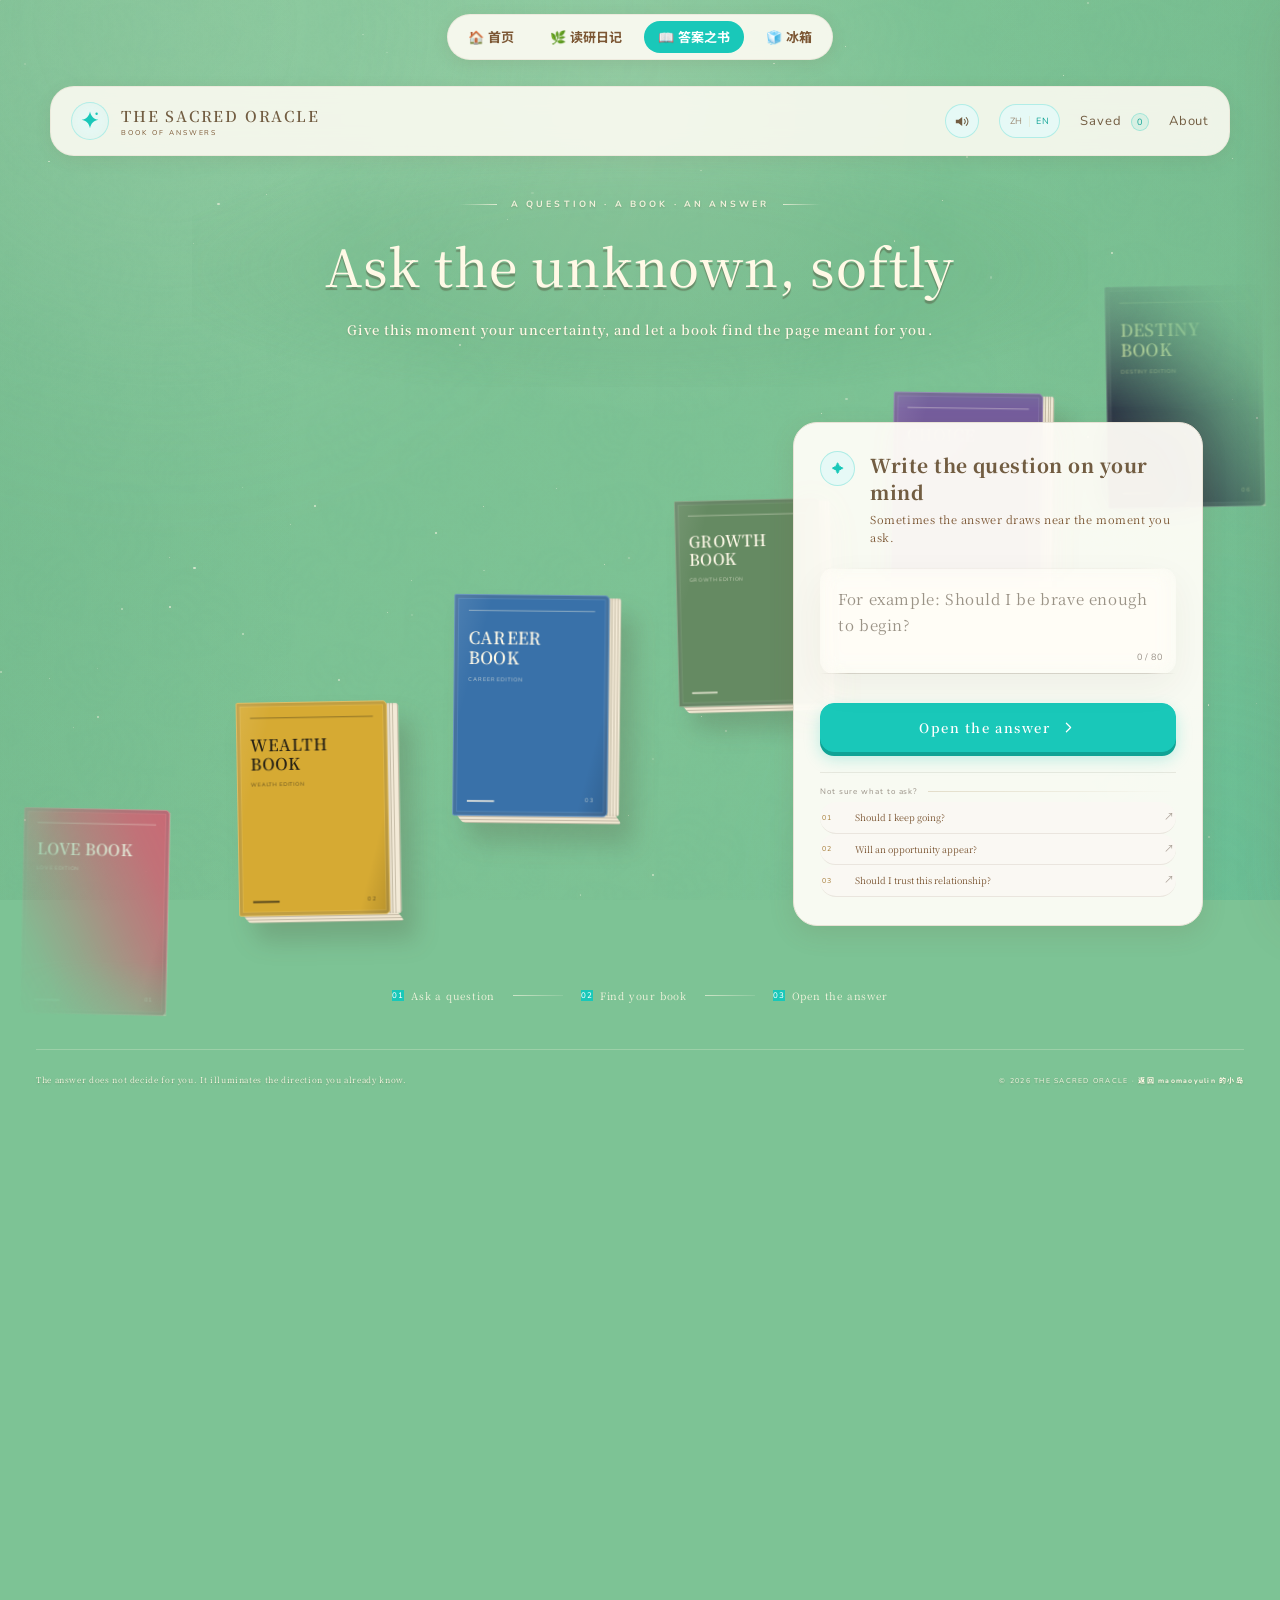
==== commit 19acc606: "add interactive island fridge" ====
--- a/book-of-answers/index.html
+++ b/book-of-answers/index.html
@@ -23,6 +23,7 @@
       <a href="../index.html">🏠 首页</a>
       <a href="../diary.html">🌿 读研日记</a>
       <a href="./index.html" class="active">📖 答案之书</a>
+      <a href="../fridge.html">🧊 冰箱</a>
     </nav>
 
     <div class="sky" aria-hidden="true">
--- a/book-of-answers/styles.css
+++ b/book-of-answers/styles.css
@@ -3495,6 +3495,47 @@
   gap: clamp(24px, 4vw, 54px);
 }
 
+@media (min-width: 901px) {
+  .home-screen {
+    width: 100%;
+    max-width: none;
+  }
+
+  .home-screen .hero-copy {
+    width: min(1180px, calc(100% - 40px));
+    margin-inline: auto;
+  }
+
+  .home-content {
+    display: flex;
+    width: 100%;
+    max-width: none;
+    min-height: clamp(620px, 68vh, 780px);
+    align-items: center;
+    justify-content: flex-end;
+    gap: 0;
+    padding: 0 clamp(44px, 6vw, 120px);
+  }
+
+  .home-book-stage {
+    position: absolute;
+    inset: 0;
+    width: 100%;
+    min-height: 100%;
+  }
+
+  .home-book-loop {
+    inset: -160px -80px -120px;
+  }
+
+  .question-card {
+    position: relative;
+    z-index: 6;
+    flex: 0 0 410px;
+    margin: 0;
+  }
+}
+
 .question-card {
   max-width: 410px;
   padding: 28px 26px;
